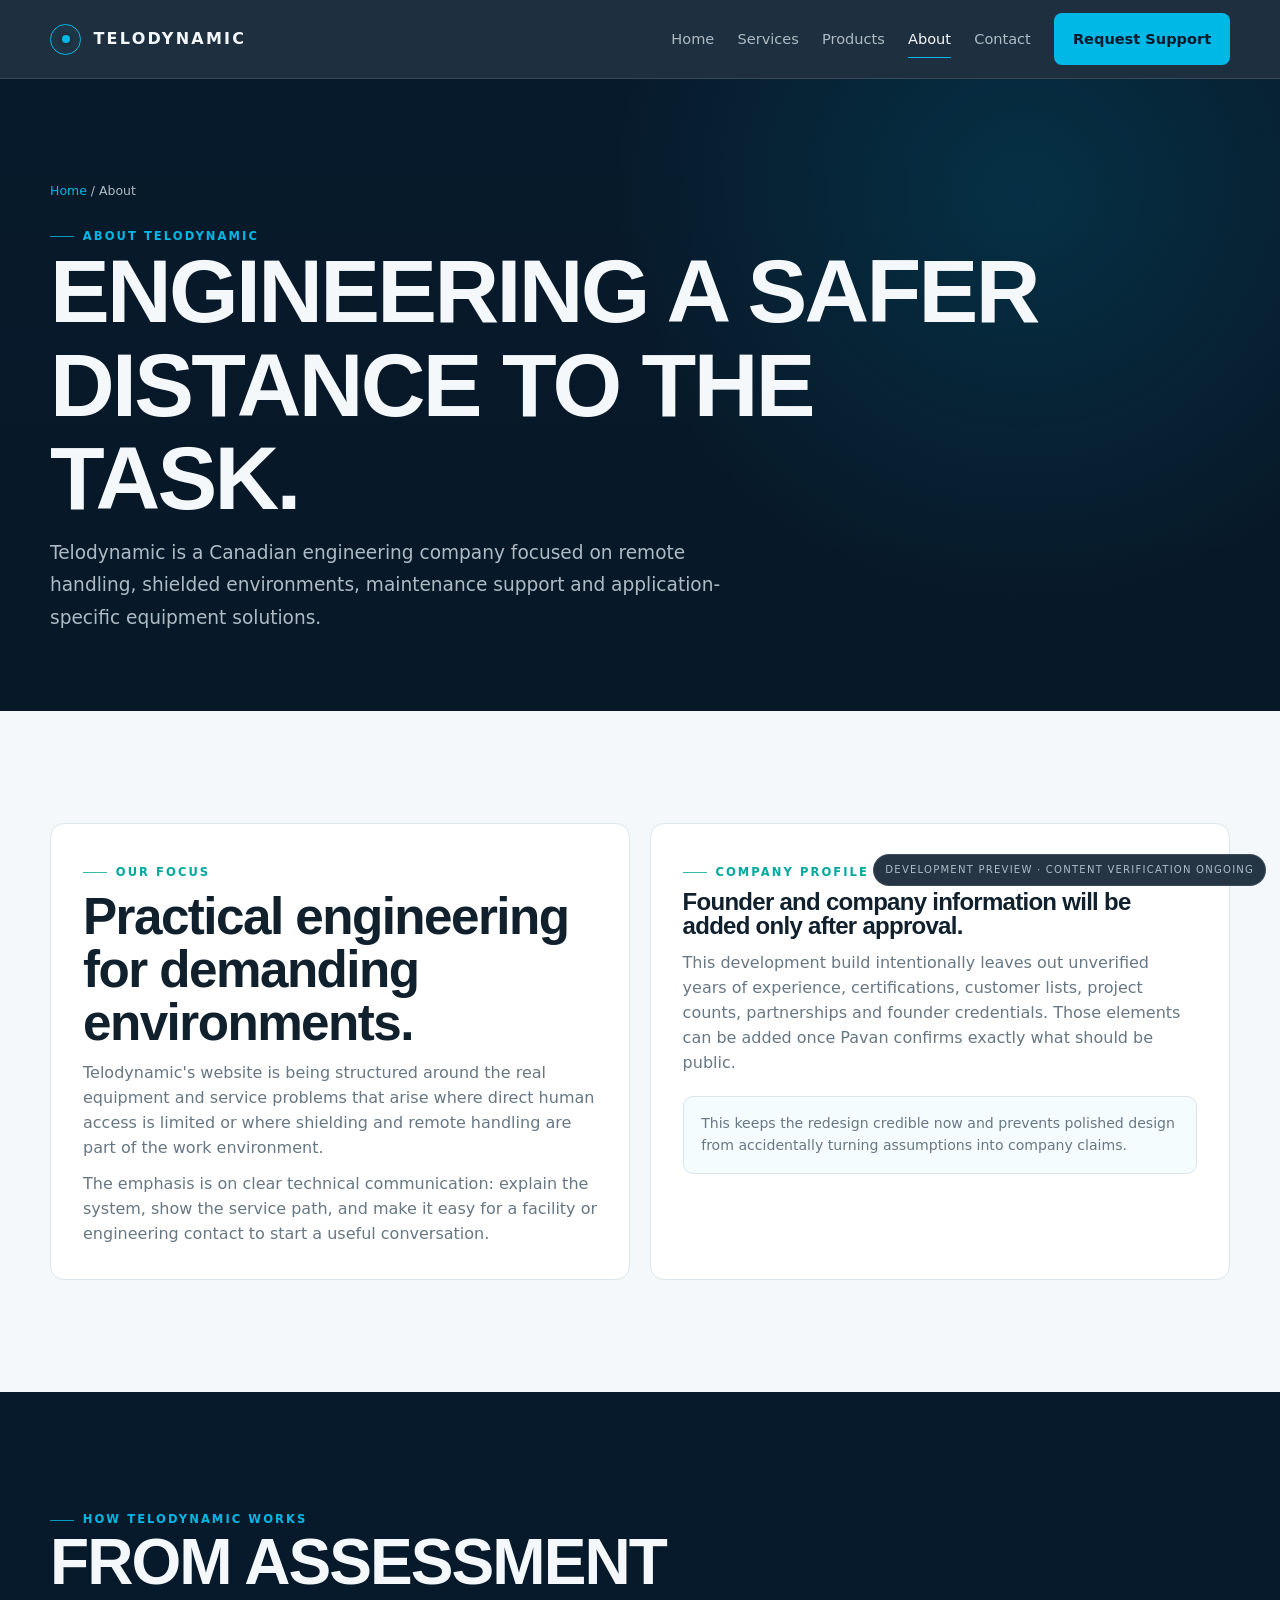
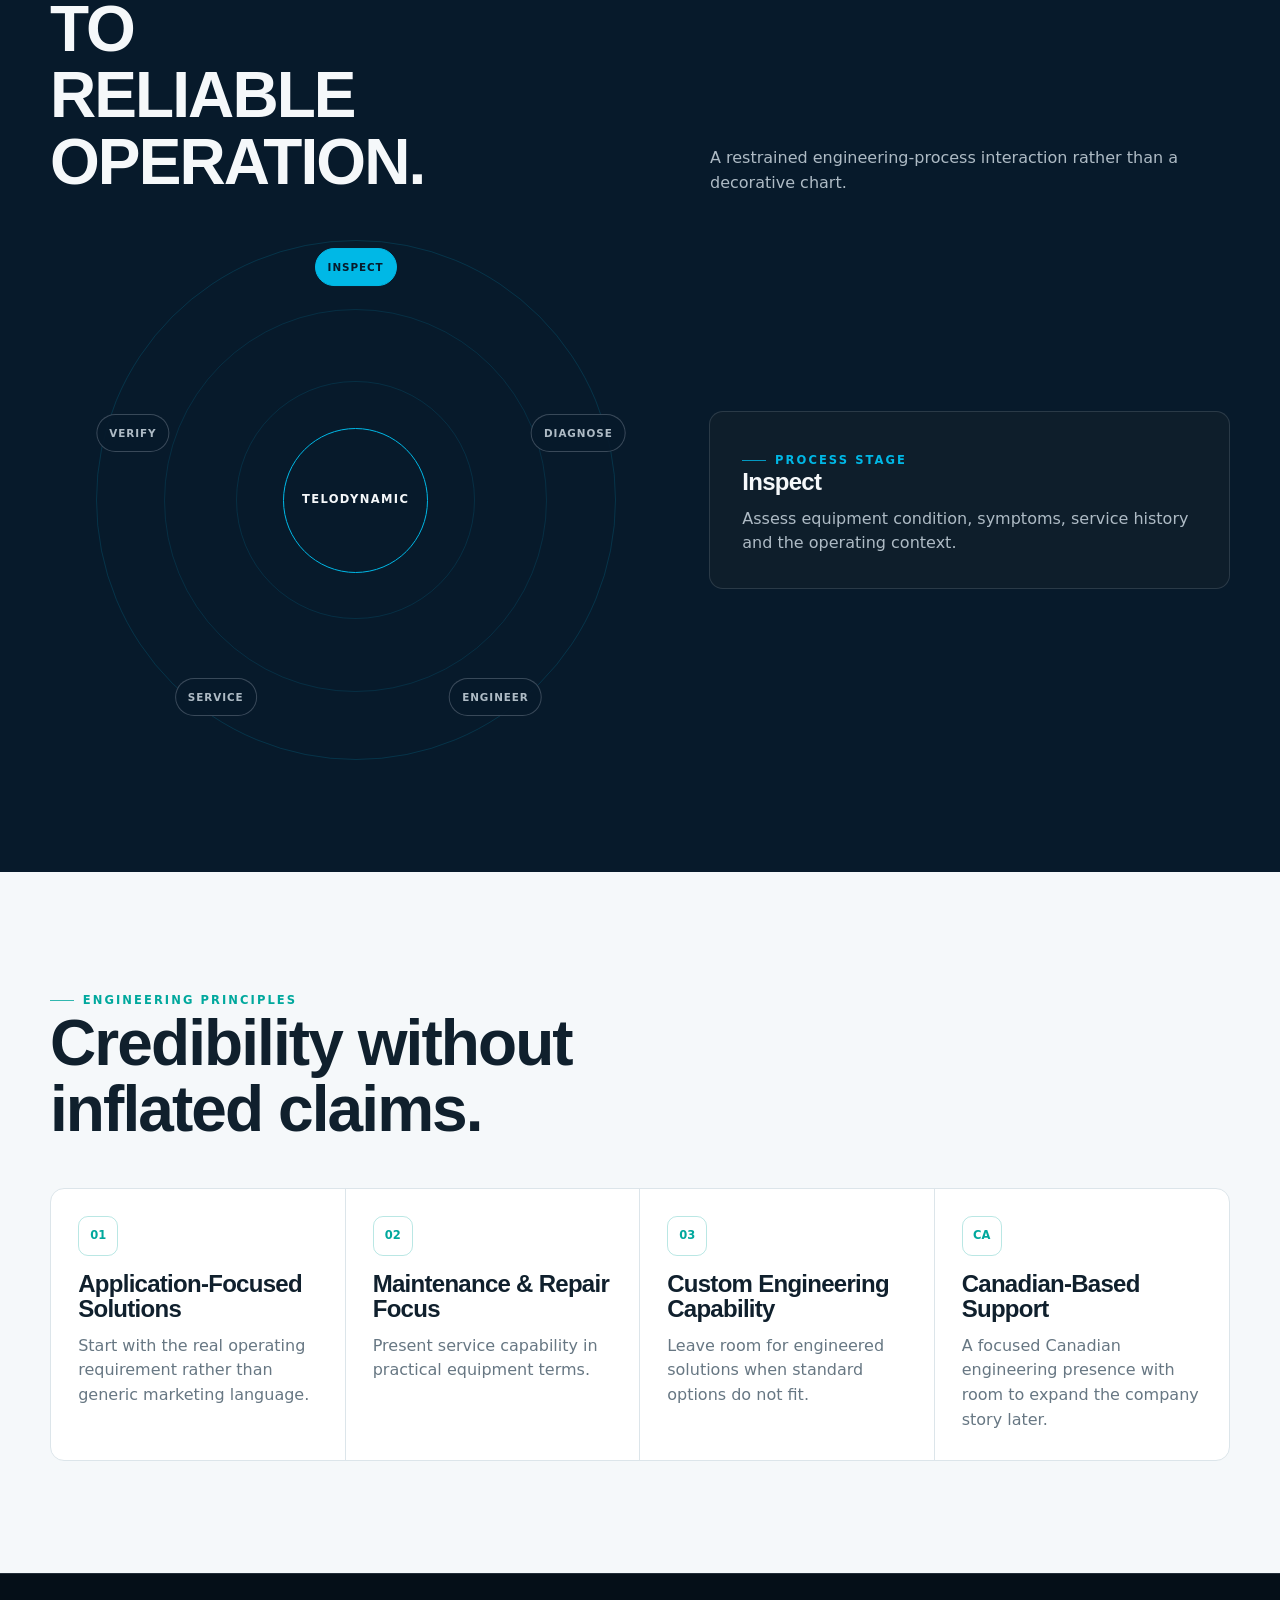
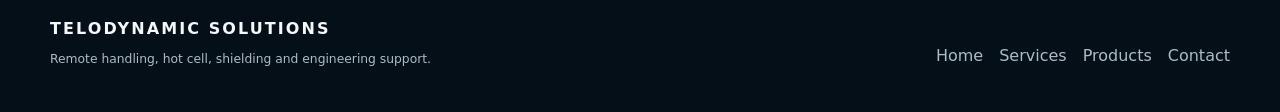
==== about/index.html @ 4fe29cdc "Build Telodynamic V2 multi-page redesign" ====
<!doctype html>
<html lang="en"><head>
<meta charset="utf-8"><meta name="viewport" content="width=device-width,initial-scale=1">
<title>About | Telodynamic Solutions</title>
<meta name="description" content="Learn about Telodynamic's engineering approach to remote handling, shielded environments, maintenance support and application-specific equipment solutions.">
<link rel="canonical" href="https://telodynamic.com/about/"><meta property="og:title" content="About | Telodynamic Solutions"><meta property="og:description" content="A Canadian engineering company focused on equipment that creates safe distance between people and radiation."><meta property="og:type" content="website"><meta property="og:url" content="https://telodynamic.com/about/"><meta name="theme-color" content="#071A2B">
<link rel="icon" href="../assets/img/favicon.svg" type="image/svg+xml"><link rel="stylesheet" href="../assets/css/styles.css">
</head><body data-page="about">
<a class="skip-link" href="#main">Skip to content</a>
<header class="site-header"><div class="container nav"><a class="brand" href="../"><span class="brand-mark" aria-hidden="true"></span><span>TELODYNAMIC</span></a><button class="nav-toggle" aria-expanded="false" aria-label="Toggle navigation">☰</button><nav class="nav-links" aria-label="Primary"><a data-nav="home" href="../">Home</a><a data-nav="services" href="../services/">Services</a><a data-nav="products" href="../products/">Products</a><a data-nav="about" href="./">About</a><a data-nav="contact" href="../contact/">Contact</a><a class="btn btn-primary" href="../contact/">Request Support</a></nav></div></header>
<main id="main">
<section class="page-hero"><div class="container"><div class="breadcrumb"><a href="../">Home</a> / About</div><span class="eyebrow">About Telodynamic</span><h1>ENGINEERING A SAFER<br>DISTANCE TO THE TASK.</h1><p class="lead">Telodynamic is a Canadian engineering company focused on remote handling, shielded environments, maintenance support and application-specific equipment solutions.</p></div></section>

<section class="section"><div class="container">
<div class="about-grid">
<div class="about-panel reveal"><span class="eyebrow">Our focus</span><h2 style="font-size:clamp(2rem,4vw,3.4rem);margin-top:.5rem">Practical engineering for demanding environments.</h2><p class="muted">Telodynamic's website is being structured around the real equipment and service problems that arise where direct human access is limited or where shielding and remote handling are part of the work environment.</p><p class="muted">The emphasis is on clear technical communication: explain the system, show the service path, and make it easy for a facility or engineering contact to start a useful conversation.</p></div>
<div class="about-panel reveal"><span class="eyebrow">Company profile</span><h3 style="margin-top:.5rem">Founder and company information will be added only after approval.</h3><p class="muted">This development build intentionally leaves out unverified years of experience, certifications, customer lists, project counts, partnerships and founder credentials. Those elements can be added once Pavan confirms exactly what should be public.</p><div class="notice" style="margin-top:1.3rem">This keeps the redesign credible now and prevents polished design from accidentally turning assumptions into company claims.</div></div>
</div>
</div></section>

<section class="section dark"><div class="container">
<div class="section-head reveal"><div class="copy"><span class="eyebrow">How Telodynamic Works</span><h2>FROM ASSESSMENT TO<br>RELIABLE OPERATION.</h2></div><p style="color:var(--steel)">A restrained engineering-process interaction rather than a decorative chart.</p></div>
<div class="process-layout reveal">
<div class="radial" aria-label="Telodynamic engineering process">
<div class="radial-center">TELODYNAMIC</div>
<button class="stage active" data-stage="inspect" aria-pressed="true">INSPECT</button><button class="stage" data-stage="diagnose" aria-pressed="false">DIAGNOSE</button><button class="stage" data-stage="engineer" aria-pressed="false">ENGINEER</button><button class="stage" data-stage="service" aria-pressed="false">SERVICE</button><button class="stage" data-stage="verify" aria-pressed="false">VERIFY</button>
</div>
<div class="process-copy" id="process-detail" aria-live="polite"><span class="eyebrow">Process stage</span><h3>Inspect</h3><p>Assess equipment condition, symptoms, service history and the operating context.</p></div>
</div>
</div></section>

<section class="section"><div class="container">
<div class="section-head reveal"><div class="copy"><span class="eyebrow">Engineering Principles</span><h2>Credibility without inflated claims.</h2></div></div>
<div class="trust-grid reveal">
<div class="trust-item"><div class="trust-icon">01</div><h3>Application-Focused Solutions</h3><p class="muted">Start with the real operating requirement rather than generic marketing language.</p></div>
<div class="trust-item"><div class="trust-icon">02</div><h3>Maintenance & Repair Focus</h3><p class="muted">Present service capability in practical equipment terms.</p></div>
<div class="trust-item"><div class="trust-icon">03</div><h3>Custom Engineering Capability</h3><p class="muted">Leave room for engineered solutions when standard options do not fit.</p></div>
<div class="trust-item"><div class="trust-icon">CA</div><h3>Canadian-Based Support</h3><p class="muted">A focused Canadian engineering presence with room to expand the company story later.</p></div>
</div>
</div></section>
</main>
<footer class="footer"><div class="container footer-grid"><div><div class="footer-brand">TELODYNAMIC SOLUTIONS</div><p class="footer-small">Remote handling, hot cell, shielding and engineering support.</p></div><div class="footer-links"><a href="../">Home</a><a href="../services/">Services</a><a href="../products/">Products</a><a href="../contact/">Contact</a></div></div></footer>
<div class="dev-badge">Development preview · content verification ongoing</div><script src="../assets/js/main.js"></script></body></html>
---- assets/css/styles.css ----
:root{
  --navy:#071A2B;--navy-2:#0B2236;--graphite:#17232C;--cyan:#00B8E6;--teal:#00A89D;
  --amber:#FFB547;--white:#F5F8FA;--paper:#FFFFFF;--steel:#AEBBC5;--ink:#10202D;
  --muted:#677783;--line:#DCE5EA;--line-dark:rgba(174,187,197,.18);
  --shadow:0 24px 70px -34px rgba(7,26,43,.38);--radius:14px;--max:1180px;
  --ease:cubic-bezier(.22,1,.36,1)
}
*{box-sizing:border-box}
html{scroll-behavior:smooth;scroll-padding-top:84px}
body{margin:0;background:var(--white);color:var(--ink);font-family:Inter,ui-sans-serif,system-ui,-apple-system,BlinkMacSystemFont,"Segoe UI",sans-serif;line-height:1.55;-webkit-font-smoothing:antialiased}
body.menu-open{overflow:hidden}
img{display:block;max-width:100%}
a{color:inherit}
button,input,select,textarea{font:inherit}
button{cursor:pointer}
::selection{background:var(--cyan);color:var(--navy)}
.skip-link{position:fixed;left:12px;top:-60px;z-index:999;background:var(--cyan);color:var(--navy);padding:.7rem .9rem;border-radius:8px;font-weight:800;text-decoration:none}
.skip-link:focus{top:12px}
.container{width:min(var(--max),calc(100% - 40px));margin-inline:auto}
.eyebrow{display:inline-flex;align-items:center;gap:.55rem;color:var(--teal);font-size:.72rem;font-weight:800;letter-spacing:.18em;text-transform:uppercase}
.eyebrow::before{content:"";width:24px;height:1px;background:currentColor;opacity:.8}
.dark .eyebrow,.page-hero .eyebrow{color:var(--cyan)}
.kicker{color:var(--teal);font-weight:750}
h1,h2,h3,h4{margin:0;font-family:"Arial Narrow",Inter,ui-sans-serif,sans-serif;letter-spacing:-.03em;line-height:1.04}
h1{font-size:clamp(2.75rem,7vw,6.5rem)}
h2{font-size:clamp(2.15rem,5vw,4.6rem)}
h3{font-size:clamp(1.2rem,2vw,1.5rem)}
p{margin:.75rem 0 0}
.lead{font-size:clamp(1rem,1.5vw,1.16rem);line-height:1.75}
.muted{color:var(--muted)}
.dark{background:var(--navy);color:var(--white)}
.sr-only{position:absolute;width:1px;height:1px;padding:0;margin:-1px;overflow:hidden;clip:rect(0,0,0,0);white-space:nowrap;border:0}
.btn{display:inline-flex;align-items:center;justify-content:center;gap:.55rem;min-height:46px;padding:.85rem 1.12rem;border-radius:8px;border:1px solid transparent;text-decoration:none;font-size:.91rem;font-weight:780;transition:transform .28s var(--ease),background .28s,color .28s,border-color .28s}
.btn:hover{transform:translateY(-2px)}
.btn:focus-visible,.nav-toggle:focus-visible,.pill:focus-visible,.marker:focus-visible,.stage:focus-visible,.challenge:focus-visible,.hero-dot:focus-visible{outline:3px solid rgba(0,184,230,.35);outline-offset:3px}
.btn-primary{background:var(--cyan);color:var(--navy)}
.btn-primary:hover{background:var(--teal)}
.btn-ghost{color:var(--white);border-color:rgba(174,187,197,.38);background:rgba(7,26,43,.18)}
.btn-ghost:hover{border-color:var(--cyan);color:var(--cyan)}
.btn-outline{background:var(--paper);border-color:var(--line);color:var(--navy)}
.btn-outline:hover{border-color:var(--cyan)}
.site-header{position:sticky;top:0;z-index:80;background:rgba(7,26,43,.9);backdrop-filter:blur(18px);border-bottom:1px solid var(--line-dark)}
.nav{height:78px;display:flex;align-items:center;justify-content:space-between;gap:24px}
.brand{display:inline-flex;align-items:center;gap:.78rem;color:var(--white);text-decoration:none;font-weight:820;letter-spacing:.14em}
.brand-mark{width:31px;height:31px;border:1px solid var(--cyan);border-radius:50%;position:relative;box-shadow:inset 0 0 0 7px rgba(0,184,230,.04)}
.brand-mark::after{content:"";position:absolute;inset:0;margin:auto;width:8px;height:8px;border-radius:50%;background:var(--cyan)}
.nav-links{display:flex;align-items:center;gap:1.45rem}
.nav-links>a:not(.btn){color:var(--steel);font-size:.91rem;text-decoration:none;position:relative;transition:color .25s}
.nav-links>a:not(.btn)::after{content:"";position:absolute;left:0;right:0;bottom:-8px;height:1px;background:var(--cyan);transform:scaleX(0);transform-origin:right;transition:transform .3s var(--ease)}
.nav-links>a:not(.btn):hover,.nav-links>a.active:not(.btn){color:var(--white)}
.nav-links>a:not(.btn):hover::after,.nav-links>a.active:not(.btn)::after{transform:scaleX(1);transform-origin:left}
.nav-toggle{display:none;width:44px;height:44px;border-radius:8px;border:1px solid rgba(174,187,197,.26);background:transparent;color:var(--white);font-size:1.2rem}
.dev-badge{position:fixed;right:14px;bottom:14px;z-index:50;padding:.46rem .68rem;border:1px solid var(--line-dark);border-radius:999px;background:rgba(7,26,43,.88);backdrop-filter:blur(12px);color:var(--steel);font-size:.63rem;letter-spacing:.12em;text-transform:uppercase}
.hero{position:relative;min-height:calc(100svh - 78px);display:grid;align-items:center;overflow:hidden;background:var(--navy)}
.hero-media,.hero-slide,.hero-overlay,.hero-grid{position:absolute;inset:0}
.hero-slide{background-position:center;background-size:cover;opacity:0;transform:scale(1.04);transition:opacity 1.8s var(--ease),transform 13s linear}
.hero-slide.active{opacity:1;transform:scale(1.13)}
.hero-overlay{background:linear-gradient(90deg,rgba(7,26,43,.96) 0%,rgba(7,26,43,.84) 44%,rgba(7,26,43,.38) 100%),linear-gradient(0deg,rgba(7,26,43,.8) 0%,transparent 62%)}
.hero-grid{background-image:linear-gradient(rgba(255,255,255,.035) 1px,transparent 1px),linear-gradient(90deg,rgba(255,255,255,.035) 1px,transparent 1px);background-size:72px 72px}
.hero-inner{position:relative;z-index:2;padding:7rem 0 5.5rem;max-width:900px}
.hero h1{color:var(--white);max-width:900px}
.hero .accent{color:var(--cyan)}
.hero-copy{max-width:680px;margin-top:1.4rem;color:var(--steel);font-size:clamp(1rem,1.6vw,1.17rem);line-height:1.75}
.actions{display:flex;flex-wrap:wrap;gap:.8rem;margin-top:2rem}
.hero-tags{display:flex;flex-wrap:wrap;gap:.6rem;margin-top:2.4rem}
.hero-tags span{padding:.43rem .62rem;border:1px solid rgba(174,187,197,.2);border-radius:999px;color:var(--steel);font-size:.66rem;font-weight:750;letter-spacing:.11em;text-transform:uppercase}
.hero-controls{position:absolute;left:0;right:0;bottom:26px;z-index:3}
.hero-controls .container{display:flex;align-items:center;justify-content:space-between;gap:1rem}
.hero-dots{display:flex;gap:.55rem}
.hero-dot{width:36px;height:4px;padding:0;border:0;border-radius:999px;background:rgba(174,187,197,.32)}
.hero-dot.active{background:var(--cyan)}
.hero-note{color:var(--steel);font-size:.69rem;letter-spacing:.13em;text-transform:uppercase}
.section{padding:7rem 0}
.section.tight{padding:5.2rem 0}
.section-head{display:flex;align-items:flex-end;justify-content:space-between;gap:2rem;margin-bottom:2.8rem}
.section-head .copy{max-width:650px}
.section-head>p{max-width:520px}
.cards{display:grid;grid-template-columns:repeat(3,1fr);gap:1.25rem}
.card{display:flex;flex-direction:column;min-height:100%;overflow:hidden;border:1px solid var(--line);border-radius:var(--radius);background:var(--paper);box-shadow:0 1px 0 rgba(7,26,43,.02);transition:transform .45s var(--ease),border-color .45s,box-shadow .45s}
.card:hover{transform:translateY(-6px);border-color:rgba(0,184,230,.5);box-shadow:var(--shadow)}
.card-media{position:relative;aspect-ratio:4/3;overflow:hidden;background:linear-gradient(135deg,#d9e3e8,#9fb0bb)}
.card-media::after{content:"";position:absolute;inset:0;background:linear-gradient(0deg,rgba(7,26,43,.3),transparent 60%)}
.card-media img{width:100%;height:100%;object-fit:cover;transition:transform 1.1s var(--ease)}
.card:hover .card-media img{transform:scale(1.055)}
.media-label{position:absolute;z-index:2;left:14px;bottom:12px;padding:.34rem .5rem;border-radius:6px;background:rgba(7,26,43,.72);color:var(--steel);font-size:.59rem;letter-spacing:.11em;text-transform:uppercase;backdrop-filter:blur(6px)}
.card-body{display:flex;flex:1;flex-direction:column;padding:1.45rem}
.card-body p{color:var(--muted);font-size:.94rem}
.text-link{display:inline-flex;align-items:center;gap:.5rem;margin-top:auto;padding-top:1.25rem;color:var(--navy);font-weight:780;text-decoration:none}
.text-link::after{content:"→";color:var(--cyan);transition:transform .25s}
.text-link:hover::after{transform:translateX(4px)}
.trust-grid{display:grid;grid-template-columns:repeat(4,1fr);overflow:hidden;border:1px solid var(--line);border-radius:var(--radius);background:var(--paper)}
.trust-item{padding:1.7rem;border-right:1px solid var(--line)}
.trust-item:last-child{border-right:0}
.trust-icon{display:grid;place-items:center;width:40px;height:40px;margin-bottom:1rem;border:1px solid rgba(0,168,157,.27);border-radius:10px;color:var(--teal);font-size:.72rem;font-weight:850}
.cta-band{position:relative;display:flex;align-items:center;justify-content:space-between;gap:2rem;overflow:hidden;padding:3rem;border-radius:20px;background:linear-gradient(120deg,var(--navy),var(--graphite));color:var(--white)}
.cta-band::after{content:"";position:absolute;right:-100px;top:-120px;width:340px;height:340px;border:1px solid rgba(0,184,230,.18);border-radius:50%}
.cta-band>*{position:relative;z-index:1}
.page-hero{position:relative;overflow:hidden;padding:6.4rem 0 4.8rem;background:var(--navy);color:var(--white)}
.page-hero::after{content:"";position:absolute;inset:0;background:radial-gradient(circle at 80% 18%,rgba(0,184,230,.14),transparent 36%),linear-gradient(0deg,rgba(0,0,0,.08),transparent)}
.page-hero .container{position:relative;z-index:1}
.page-hero h1{max-width:1000px}
.page-hero p{max-width:720px;color:var(--steel)}
.breadcrumb{margin-bottom:1.2rem;color:var(--steel);font-size:.78rem}
.breadcrumb a{color:var(--cyan);text-decoration:none}
.service-tabs,.filters,.challenge-options{display:flex;flex-wrap:wrap;gap:.7rem}
.pill{min-height:42px;padding:.67rem .92rem;border:1px solid var(--line);border-radius:999px;background:var(--paper);color:var(--navy);font-weight:760;transition:.25s}
.pill.active,.pill:hover{border-color:var(--cyan);background:rgba(0,184,230,.08)}
.service-panel{display:none;margin-top:2rem;padding:2rem;border:1px solid var(--line);border-radius:16px;background:var(--paper)}
.service-panel.active{display:grid;grid-template-columns:1.1fr .9fr;gap:2.2rem;align-items:center}
.service-panel ul{padding-left:1.15rem;color:var(--muted)}
.service-panel li+li{margin-top:.45rem}
.tech-visual{position:relative;min-height:330px;overflow:hidden;border:1px solid var(--line);border-radius:14px;background-position:center;background-size:cover}
.tech-visual::after{content:"";position:absolute;inset:0;background:linear-gradient(0deg,rgba(7,26,43,.62),rgba(7,26,43,.05))}
.tech-caption{position:absolute;left:16px;bottom:14px;z-index:1;color:var(--white);font-size:.68rem;font-weight:780;letter-spacing:.12em;text-transform:uppercase}
.hotcell-wrap{display:grid;grid-template-columns:1.5fr .72fr;gap:1.5rem}
.hotcell-image{position:relative;min-height:520px;overflow:hidden;border:1px solid var(--line-dark);border-radius:14px;background-position:center;background-size:cover}
.hotcell-image::after{content:"";position:absolute;inset:0;background:rgba(7,26,43,.16);pointer-events:none}
.marker{position:absolute;z-index:2;display:grid;place-items:center;width:39px;height:39px;transform:translate(-50%,-50%);border:1px solid var(--cyan);border-radius:50%;background:rgba(7,26,43,.9);color:var(--white);font-size:.68rem;font-weight:850;transition:transform .25s,background .25s,color .25s}
.marker:hover,.marker.active{transform:translate(-50%,-50%) scale(1.1);background:var(--cyan);color:var(--navy)}
.marker[data-hotcell="window"]{left:25%;top:37%}.marker[data-hotcell="manipulator"]{left:68%;top:29%}.marker[data-hotcell="shielding"]{left:9%;top:53%}.marker[data-hotcell="air"]{left:51%;top:9%}.marker[data-hotcell="service"]{left:48%;top:78%}
.detail-box{padding:1.8rem;border:1px solid var(--line-dark);border-radius:14px;background:rgba(23,35,44,.5)}
.detail-box p{color:var(--steel)}
.flow{display:grid;grid-template-columns:repeat(9,auto);align-items:center;justify-content:space-between;gap:.65rem;margin-top:2.2rem}
.flow-step{min-width:105px;padding:1rem;border:1px solid var(--line);border-radius:11px;background:var(--paper);text-align:center;font-size:.88rem;font-weight:760}
.flow-arrow{color:var(--cyan);font-size:1.3rem}
.service-mini{display:grid;grid-template-columns:repeat(4,1fr);gap:1rem;margin-top:1.8rem}
.service-mini>div{padding:1.2rem;border:1px solid var(--line);border-radius:11px;background:var(--paper)}
.product-grid{display:grid;grid-template-columns:repeat(3,1fr);gap:1.2rem;margin-top:2rem}
.product.hidden{display:none}
.product .card-media{aspect-ratio:1.2/1}
.product-tag{display:inline-flex;width:max-content;margin-bottom:.8rem;padding:.32rem .5rem;border-radius:999px;background:rgba(0,168,157,.08);color:var(--teal);font-size:.63rem;font-weight:820;letter-spacing:.1em;text-transform:uppercase}
.about-grid{display:grid;grid-template-columns:1fr 1fr;gap:1.2rem}
.about-panel{padding:2rem;border:1px solid var(--line);border-radius:14px;background:var(--paper)}
.process-layout{display:grid;grid-template-columns:1.08fr .92fr;gap:3rem;align-items:center}
.radial{position:relative;width:min(520px,100%);aspect-ratio:1;margin:auto;border:1px solid rgba(0,184,230,.16);border-radius:50%}
.radial::before,.radial::after{content:"";position:absolute;inset:13%;border:1px solid rgba(0,184,230,.13);border-radius:50%}
.radial::after{inset:27%}
.radial-center{position:absolute;inset:36%;display:grid;place-items:center;border:1px solid var(--cyan);border-radius:50%;color:var(--white);font-size:.72rem;font-weight:850;letter-spacing:.12em;text-align:center}
.stage{position:absolute;transform:translate(-50%,-50%);padding:.62rem .75rem;border:1px solid rgba(174,187,197,.3);border-radius:999px;background:rgba(7,26,43,.92);color:var(--steel);font-size:.65rem;font-weight:850;letter-spacing:.09em;transition:.25s}
.stage:hover,.stage.active{border-color:var(--cyan);background:var(--cyan);color:var(--navy)}
.stage[data-stage="inspect"]{left:50%;top:5%}.stage[data-stage="diagnose"]{left:93%;top:37%}.stage[data-stage="engineer"]{left:77%;top:88%}.stage[data-stage="service"]{left:23%;top:88%}.stage[data-stage="verify"]{left:7%;top:37%}
.process-copy{padding:2rem;border:1px solid var(--line-dark);border-radius:14px;background:rgba(23,35,44,.5)}
.process-copy p{color:var(--steel)}
.contact-grid{display:grid;grid-template-columns:.78fr 1.22fr;gap:2rem}
.challenge{flex:1;min-width:180px;padding:1rem;border:1px solid rgba(174,187,197,.26);border-radius:10px;background:rgba(23,35,44,.38);color:var(--steel);text-align:left;transition:.25s}
.challenge:hover,.challenge.active{border-color:var(--cyan);background:rgba(0,184,230,.08);color:var(--white)}
.contact-meta{display:grid;gap:.62rem;margin-top:1.6rem}
.contact-meta a{color:var(--steel);text-decoration:none}
.contact-meta a:hover{color:var(--cyan)}
.form{padding:1.8rem;border:1px solid var(--line-dark);border-radius:15px;background:rgba(23,35,44,.48)}
.form-grid{display:grid;grid-template-columns:1fr 1fr;gap:1rem}
.field{display:flex;flex-direction:column;gap:.45rem}
.field.full{grid-column:1/-1}
.field label{color:var(--steel);font-size:.68rem;font-weight:820;letter-spacing:.12em;text-transform:uppercase}
.field input,.field select,.field textarea{width:100%;padding:.86rem;border:1px solid rgba(174,187,197,.28);border-radius:8px;outline:none;background:rgba(7,26,43,.62);color:var(--white)}
.field input:focus,.field select:focus,.field textarea:focus{border-color:var(--cyan);box-shadow:0 0 0 3px rgba(0,184,230,.1)}
.field textarea{resize:vertical}
.form-note{margin-top:.8rem;color:var(--steel);font-size:.78rem}
.footer{padding:2.7rem 0;border-top:1px solid var(--line-dark);background:#050F18;color:var(--steel)}
.footer-grid{display:grid;grid-template-columns:1.2fr .8fr;gap:2rem;align-items:end}
.footer-brand{color:var(--white);font-weight:800;letter-spacing:.13em}
.footer-links{display:flex;justify-content:flex-end;gap:1rem;flex-wrap:wrap}
.footer-links a{color:var(--steel);text-decoration:none}
.footer-links a:hover{color:var(--cyan)}
.footer-small{margin-top:.5rem;font-size:.77rem}
.reveal{opacity:0;transform:translateY(24px);transition:opacity .8s var(--ease),transform .8s var(--ease)}
.reveal.in{opacity:1;transform:none}
.notice{padding:1rem 1.1rem;border:1px solid var(--line);border-radius:10px;background:rgba(0,184,230,.045);color:var(--muted);font-size:.88rem}
@media(max-width:980px){
  .nav-links{display:none;position:absolute;left:0;right:0;top:78px;flex-direction:column;align-items:stretch;padding:1rem 20px 1.4rem;border-top:1px solid var(--line-dark);background:var(--navy)}
  .nav-links.open{display:flex}.nav-toggle{display:grid;place-items:center}
  .cards,.product-grid{grid-template-columns:1fr 1fr}.trust-grid{grid-template-columns:1fr 1fr}.trust-item:nth-child(2){border-right:0}.trust-item:nth-child(-n+2){border-bottom:1px solid var(--line)}
  .service-panel.active,.hotcell-wrap,.process-layout,.about-grid,.contact-grid{grid-template-columns:1fr}
  .flow{grid-template-columns:1fr;justify-items:stretch}.flow-arrow{transform:rotate(90deg);text-align:center}.service-mini{grid-template-columns:1fr 1fr}
  .footer-grid{grid-template-columns:1fr}.footer-links{justify-content:flex-start}
}
@media(max-width:680px){
  .container{width:min(var(--max),calc(100% - 28px))}.section{padding:5rem 0}.section.tight{padding:4rem 0}.section-head{align-items:flex-start;flex-direction:column}
  .hero{min-height:auto}.hero-inner{padding:6.3rem 0 6.3rem}.hero-note{display:none}
  .cards,.product-grid,.trust-grid,.service-mini,.form-grid{grid-template-columns:1fr}.trust-item{border-right:0;border-bottom:1px solid var(--line)}.trust-item:last-child{border-bottom:0}
  .cta-band{align-items:flex-start;flex-direction:column;padding:2rem}.hotcell-image{min-height:380px}.field.full{grid-column:auto}.radial{transform:scale(.92)}
  .dev-badge{font-size:.57rem;right:8px;bottom:8px}
}
@media(prefers-reduced-motion:reduce){
  html{scroll-behavior:auto}*,*::before,*::after{animation:none!important;transition-duration:.001ms!important}.hero-slide{transform:none!important}.reveal{opacity:1;transform:none}
}
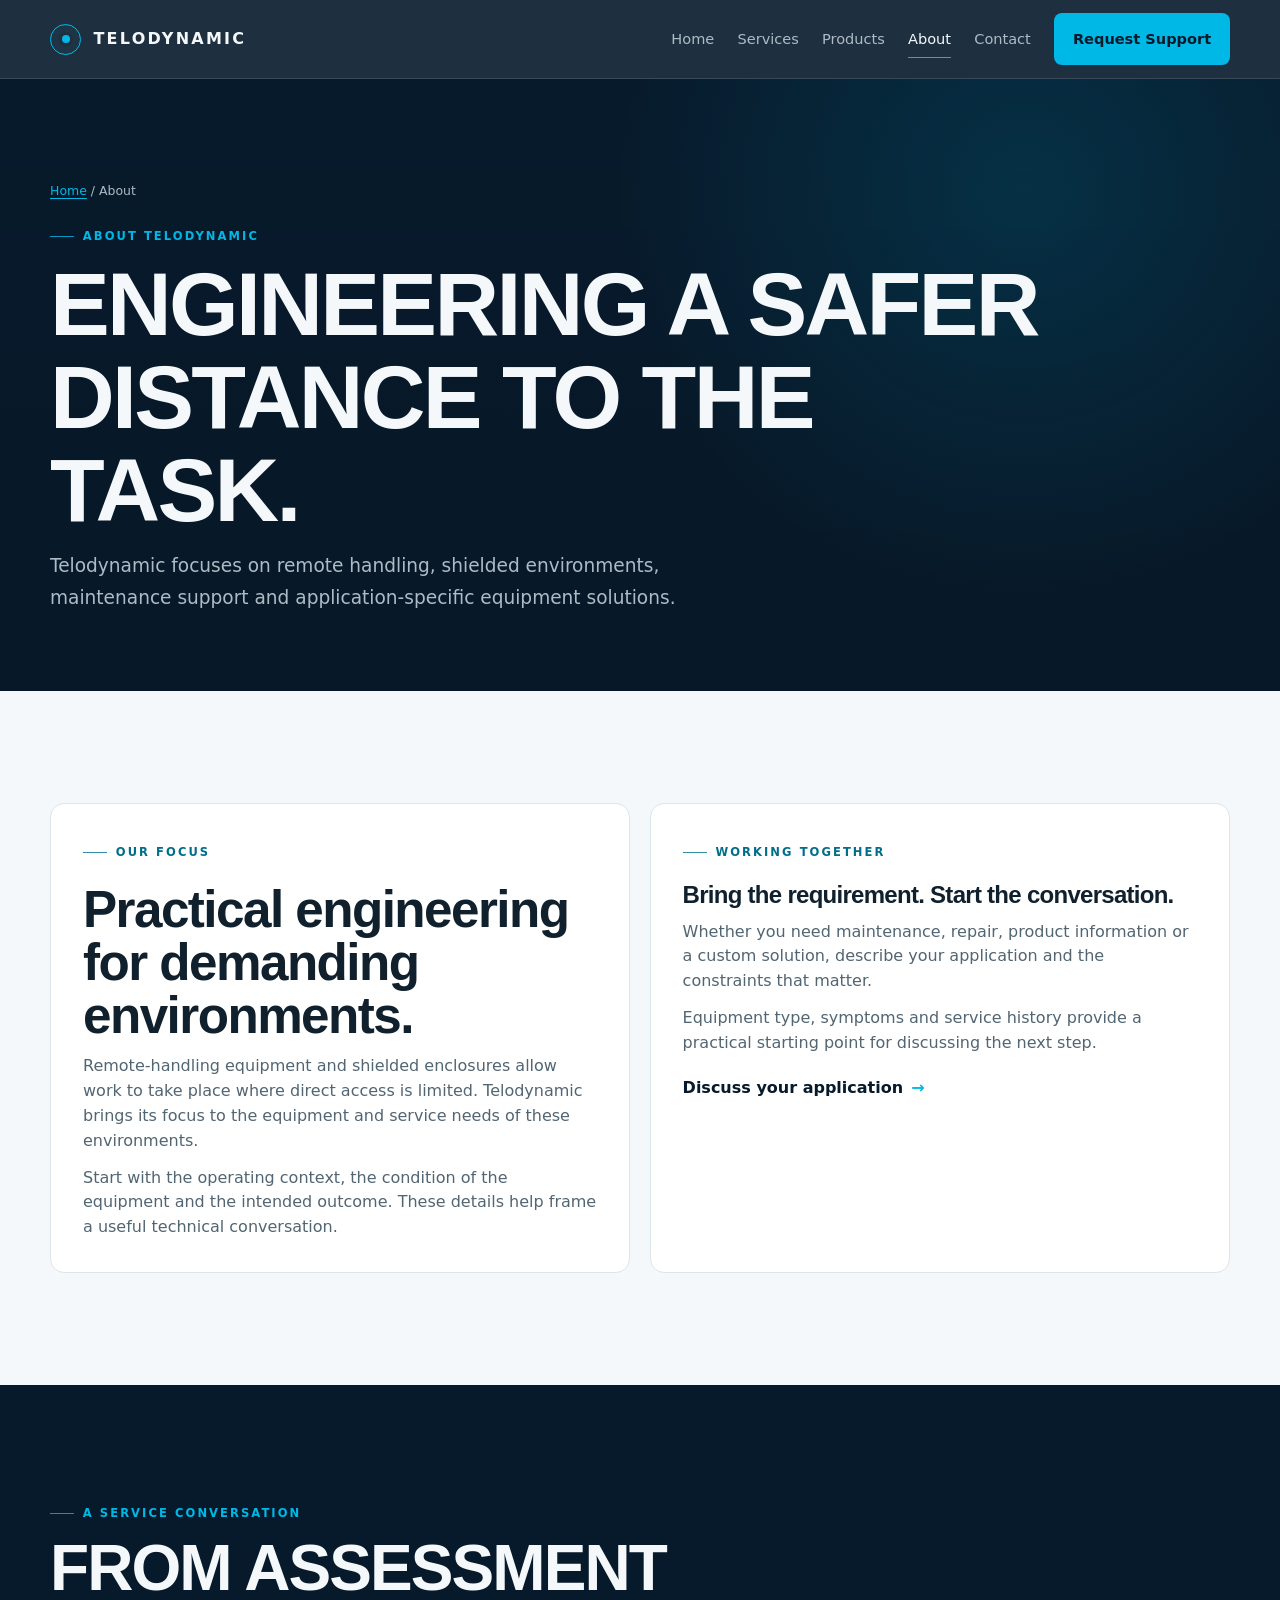
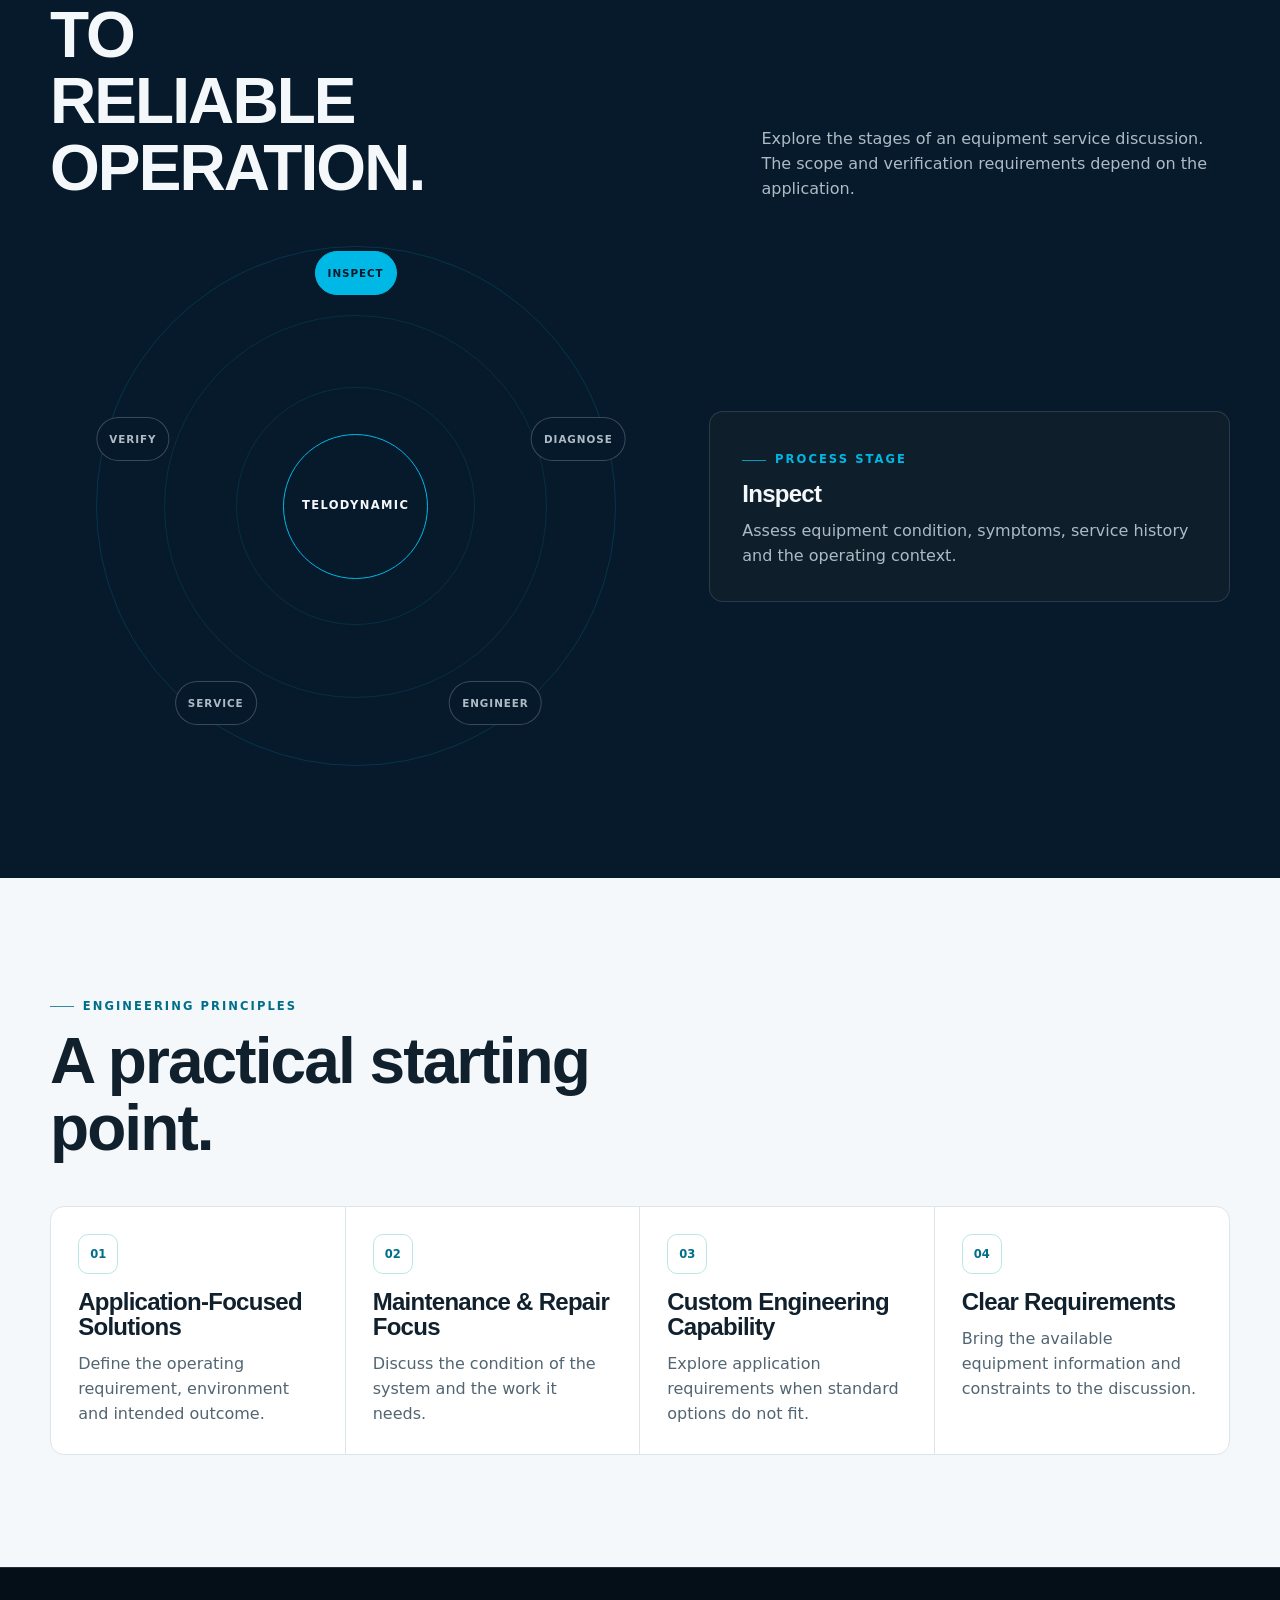
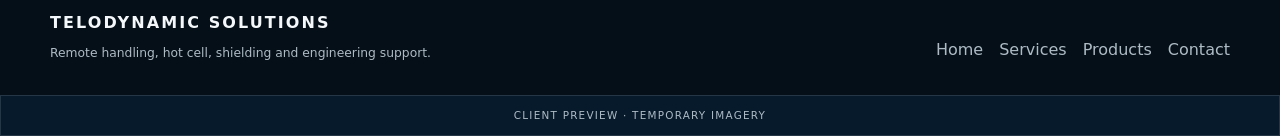
==== commit 8f4fa7ad: "Polish Telodynamic V2 for client review and isolate safe preview" ====
--- a/about/index.html
+++ b/about/index.html
@@ -1,43 +1,42 @@
-<!doctype html>
-<html lang="en"><head>
-<meta charset="utf-8"><meta name="viewport" content="width=device-width,initial-scale=1">
-<title>About | Telodynamic Solutions</title>
-<meta name="description" content="Learn about Telodynamic's engineering approach to remote handling, shielded environments, maintenance support and application-specific equipment solutions.">
-<link rel="canonical" href="https://telodynamic.com/about/"><meta property="og:title" content="About | Telodynamic Solutions"><meta property="og:description" content="A Canadian engineering company focused on equipment that creates safe distance between people and radiation."><meta property="og:type" content="website"><meta property="og:url" content="https://telodynamic.com/about/"><meta name="theme-color" content="#071A2B">
-<link rel="icon" href="../assets/img/favicon.svg" type="image/svg+xml"><link rel="stylesheet" href="../assets/css/styles.css">
-</head><body data-page="about">
-<a class="skip-link" href="#main">Skip to content</a>
-<header class="site-header"><div class="container nav"><a class="brand" href="../"><span class="brand-mark" aria-hidden="true"></span><span>TELODYNAMIC</span></a><button class="nav-toggle" aria-expanded="false" aria-label="Toggle navigation">☰</button><nav class="nav-links" aria-label="Primary"><a data-nav="home" href="../">Home</a><a data-nav="services" href="../services/">Services</a><a data-nav="products" href="../products/">Products</a><a data-nav="about" href="./">About</a><a data-nav="contact" href="../contact/">Contact</a><a class="btn btn-primary" href="../contact/">Request Support</a></nav></div></header>
-<main id="main">
-<section class="page-hero"><div class="container"><div class="breadcrumb"><a href="../">Home</a> / About</div><span class="eyebrow">About Telodynamic</span><h1>ENGINEERING A SAFER<br>DISTANCE TO THE TASK.</h1><p class="lead">Telodynamic is a Canadian engineering company focused on remote handling, shielded environments, maintenance support and application-specific equipment solutions.</p></div></section>
-
-<section class="section"><div class="container">
-<div class="about-grid">
-<div class="about-panel reveal"><span class="eyebrow">Our focus</span><h2 style="font-size:clamp(2rem,4vw,3.4rem);margin-top:.5rem">Practical engineering for demanding environments.</h2><p class="muted">Telodynamic's website is being structured around the real equipment and service problems that arise where direct human access is limited or where shielding and remote handling are part of the work environment.</p><p class="muted">The emphasis is on clear technical communication: explain the system, show the service path, and make it easy for a facility or engineering contact to start a useful conversation.</p></div>
-<div class="about-panel reveal"><span class="eyebrow">Company profile</span><h3 style="margin-top:.5rem">Founder and company information will be added only after approval.</h3><p class="muted">This development build intentionally leaves out unverified years of experience, certifications, customer lists, project counts, partnerships and founder credentials. Those elements can be added once Pavan confirms exactly what should be public.</p><div class="notice" style="margin-top:1.3rem">This keeps the redesign credible now and prevents polished design from accidentally turning assumptions into company claims.</div></div>
-</div>
-</div></section>
-
-<section class="section dark"><div class="container">
-<div class="section-head reveal"><div class="copy"><span class="eyebrow">How Telodynamic Works</span><h2>FROM ASSESSMENT TO<br>RELIABLE OPERATION.</h2></div><p style="color:var(--steel)">A restrained engineering-process interaction rather than a decorative chart.</p></div>
-<div class="process-layout reveal">
-<div class="radial" aria-label="Telodynamic engineering process">
-<div class="radial-center">TELODYNAMIC</div>
-<button class="stage active" data-stage="inspect" aria-pressed="true">INSPECT</button><button class="stage" data-stage="diagnose" aria-pressed="false">DIAGNOSE</button><button class="stage" data-stage="engineer" aria-pressed="false">ENGINEER</button><button class="stage" data-stage="service" aria-pressed="false">SERVICE</button><button class="stage" data-stage="verify" aria-pressed="false">VERIFY</button>
-</div>
-<div class="process-copy" id="process-detail" aria-live="polite"><span class="eyebrow">Process stage</span><h3>Inspect</h3><p>Assess equipment condition, symptoms, service history and the operating context.</p></div>
-</div>
-</div></section>
-
-<section class="section"><div class="container">
-<div class="section-head reveal"><div class="copy"><span class="eyebrow">Engineering Principles</span><h2>Credibility without inflated claims.</h2></div></div>
-<div class="trust-grid reveal">
-<div class="trust-item"><div class="trust-icon">01</div><h3>Application-Focused Solutions</h3><p class="muted">Start with the real operating requirement rather than generic marketing language.</p></div>
-<div class="trust-item"><div class="trust-icon">02</div><h3>Maintenance & Repair Focus</h3><p class="muted">Present service capability in practical equipment terms.</p></div>
-<div class="trust-item"><div class="trust-icon">03</div><h3>Custom Engineering Capability</h3><p class="muted">Leave room for engineered solutions when standard options do not fit.</p></div>
-<div class="trust-item"><div class="trust-icon">CA</div><h3>Canadian-Based Support</h3><p class="muted">A focused Canadian engineering presence with room to expand the company story later.</p></div>
-</div>
-</div></section>
-</main>
-<footer class="footer"><div class="container footer-grid"><div><div class="footer-brand">TELODYNAMIC SOLUTIONS</div><p class="footer-small">Remote handling, hot cell, shielding and engineering support.</p></div><div class="footer-links"><a href="../">Home</a><a href="../services/">Services</a><a href="../products/">Products</a><a href="../contact/">Contact</a></div></div></footer>
-<div class="dev-badge">Development preview · content verification ongoing</div><script src="../assets/js/main.js"></script></body></html>+<!doctype html>
+<html lang="en"><head>
+<meta charset="utf-8"><meta name="viewport" content="width=device-width,initial-scale=1">
+<title>About | Telodynamic Solutions</title>
+<meta name="description" content="Learn about Telodynamic's engineering approach to remote handling, shielded environments, maintenance support and application-specific equipment solutions.">
+<link rel="canonical" href="https://telodynamic.com/about/"><meta property="og:title" content="About | Telodynamic Solutions"><meta property="og:description" content="Engineering support for remote handling, shielded environments and equipment maintenance."><meta property="og:type" content="website"><meta property="og:url" content="https://telodynamic.com/about/"><meta name="theme-color" content="#071A2B">
+<link rel="icon" href="../assets/img/favicon.svg" type="image/svg+xml"><link rel="stylesheet" href="../assets/css/styles.css">
+<meta name="twitter:card" content="summary"><noscript><style>.reveal{opacity:1;transform:none}.service-panel,.service-panel[hidden]{display:grid;margin-top:2rem}.service-tabs,.filters,.challenge-options,.hero-controls{display:none}.nav-links{display:flex;position:static}.nav{height:auto;min-height:78px;flex-wrap:wrap;padding-block:16px}.nav-toggle{display:none}</style></noscript></head><body data-page="about">
+<a class="skip-link" href="#main">Skip to content</a>
+<header class="site-header"><div class="container nav"><a class="brand" href="../"><span class="brand-mark" aria-hidden="true"></span><span>TELODYNAMIC</span></a><button class="nav-toggle" aria-expanded="false" aria-controls="primary-nav" aria-label="Open navigation">☰</button><nav id="primary-nav" class="nav-links" aria-label="Primary"><a data-nav="home" href="../">Home</a><a data-nav="services" href="../services/">Services</a><a data-nav="products" href="../products/">Products</a><a data-nav="about" href="./">About</a><a data-nav="contact" href="../contact/">Contact</a><a class="btn btn-primary" href="../contact/">Request Support</a></nav></div></header>
+<main id="main">
+<section class="page-hero"><div class="container"><div class="breadcrumb"><a href="../">Home</a> / About</div><span class="eyebrow">About Telodynamic</span><h1>ENGINEERING A SAFER<br>DISTANCE TO THE TASK.</h1><p class="lead">Telodynamic focuses on remote handling, shielded environments, maintenance support and application-specific equipment solutions.</p></div></section>
+
+<section class="section"><div class="container">
+<div class="about-grid">
+<div class="about-panel reveal"><span class="eyebrow">Our focus</span><h2 style="font-size:clamp(2rem,4vw,3.4rem);margin-top:.5rem">Practical engineering for demanding environments.</h2><p class="muted">Remote-handling equipment and shielded enclosures allow work to take place where direct access is limited. Telodynamic brings its focus to the equipment and service needs of these environments.</p><p class="muted">Start with the operating context, the condition of the equipment and the intended outcome. These details help frame a useful technical conversation.</p></div>
+<div class="about-panel reveal"><span class="eyebrow">Working together</span><h3 style="margin-top:.5rem">Bring the requirement. Start the conversation.</h3><p class="muted">Whether you need maintenance, repair, product information or a custom solution, describe your application and the constraints that matter.</p><p class="muted">Equipment type, symptoms and service history provide a practical starting point for discussing the next step.</p><a class="text-link" href="../contact/">Discuss your application</a></div>
+</div>
+</div></section>
+
+<section class="section dark"><div class="container">
+<div class="section-head reveal"><div class="copy"><span class="eyebrow">A service conversation</span><h2>FROM ASSESSMENT TO<br>RELIABLE OPERATION.</h2></div><p style="color:var(--steel)">Explore the stages of an equipment service discussion. The scope and verification requirements depend on the application.</p></div>
+<div class="process-layout reveal">
+<div class="radial" role="group" aria-label="Telodynamic engineering process">
+<div class="radial-center">TELODYNAMIC</div>
+<button class="stage active" data-stage="inspect" aria-pressed="true">INSPECT</button><button class="stage" data-stage="diagnose" aria-pressed="false">DIAGNOSE</button><button class="stage" data-stage="engineer" aria-pressed="false">ENGINEER</button><button class="stage" data-stage="service" aria-pressed="false">SERVICE</button><button class="stage" data-stage="verify" aria-pressed="false">VERIFY</button>
+</div>
+<div class="process-copy" id="process-detail" aria-live="polite"><span class="eyebrow">Process stage</span><h3>Inspect</h3><p>Assess equipment condition, symptoms, service history and the operating context.</p></div>
+</div>
+</div></section>
+
+<section class="section"><div class="container">
+<div class="section-head reveal"><div class="copy"><span class="eyebrow">Engineering Principles</span><h2>A practical starting point.</h2></div></div>
+<div class="trust-grid reveal">
+<div class="trust-item"><div class="trust-icon">01</div><h3>Application-Focused Solutions</h3><p class="muted">Define the operating requirement, environment and intended outcome.</p></div>
+<div class="trust-item"><div class="trust-icon">02</div><h3>Maintenance & Repair Focus</h3><p class="muted">Discuss the condition of the system and the work it needs.</p></div>
+<div class="trust-item"><div class="trust-icon">03</div><h3>Custom Engineering Capability</h3><p class="muted">Explore application requirements when standard options do not fit.</p></div>
+<div class="trust-item"><div class="trust-icon">04</div><h3>Clear Requirements</h3><p class="muted">Bring the available equipment information and constraints to the discussion.</p></div>
+</div>
+</div></section>
+</main>
+<footer class="footer"><div class="container footer-grid"><div><div class="footer-brand">TELODYNAMIC SOLUTIONS</div><p class="footer-small">Remote handling, hot cell, shielding and engineering support.</p></div><div class="footer-links"><a href="../">Home</a><a href="../services/">Services</a><a href="../products/">Products</a><a href="../contact/">Contact</a></div></div><div class="dev-badge">Client preview · temporary imagery</div></footer><script src="../assets/js/main.js"></script></body></html>
--- a/assets/css/styles.css
+++ b/assets/css/styles.css
@@ -1,186 +1,211 @@
-:root{
-  --navy:#071A2B;--navy-2:#0B2236;--graphite:#17232C;--cyan:#00B8E6;--teal:#00A89D;
-  --amber:#FFB547;--white:#F5F8FA;--paper:#FFFFFF;--steel:#AEBBC5;--ink:#10202D;
-  --muted:#677783;--line:#DCE5EA;--line-dark:rgba(174,187,197,.18);
-  --shadow:0 24px 70px -34px rgba(7,26,43,.38);--radius:14px;--max:1180px;
-  --ease:cubic-bezier(.22,1,.36,1)
+:root{
+  --navy:#071A2B;--navy-2:#0B2236;--graphite:#17232C;--cyan:#00B8E6;--teal:#00A89D;
+  --amber:#FFB547;--white:#F5F8FA;--paper:#FFFFFF;--steel:#AEBBC5;--ink:#10202D;
+  --muted:#677783;--line:#DCE5EA;--line-dark:rgba(174,187,197,.18);
+  --shadow:0 24px 70px -34px rgba(7,26,43,.38);--radius:14px;--max:1180px;
+  --ease:cubic-bezier(.22,1,.36,1)
+}
+*{box-sizing:border-box}
+html{scroll-behavior:smooth;scroll-padding-top:84px}
+body{margin:0;background:var(--white);color:var(--ink);font-family:Inter,ui-sans-serif,system-ui,-apple-system,BlinkMacSystemFont,"Segoe UI",sans-serif;line-height:1.55;-webkit-font-smoothing:antialiased}
+body.menu-open{overflow:hidden}
+img{display:block;max-width:100%}
+a{color:inherit}
+button,input,select,textarea{font:inherit}
+button{cursor:pointer}
+::selection{background:var(--cyan);color:var(--navy)}
+.skip-link{position:fixed;left:12px;top:-60px;z-index:999;background:var(--cyan);color:var(--navy);padding:.7rem .9rem;border-radius:8px;font-weight:800;text-decoration:none}
+.skip-link:focus{top:12px}
+.container{width:min(var(--max),calc(100% - 40px));margin-inline:auto}
+.eyebrow{display:inline-flex;align-items:center;gap:.55rem;color:var(--teal);font-size:.72rem;font-weight:800;letter-spacing:.18em;text-transform:uppercase}
+.eyebrow::before{content:"";width:24px;height:1px;background:currentColor;opacity:.8}
+.dark .eyebrow,.page-hero .eyebrow{color:var(--cyan)}
+.kicker{color:var(--teal);font-weight:750}
+h1,h2,h3,h4{margin:0;font-family:"Arial Narrow",Inter,ui-sans-serif,sans-serif;letter-spacing:-.03em;line-height:1.04}
+h1{font-size:clamp(2.75rem,7vw,6.5rem)}
+h2{font-size:clamp(2.15rem,5vw,4.6rem)}
+h3{font-size:clamp(1.2rem,2vw,1.5rem)}
+p{margin:.75rem 0 0}
+.lead{font-size:clamp(1rem,1.5vw,1.16rem);line-height:1.75}
+.muted{color:var(--muted)}
+.dark{background:var(--navy);color:var(--white)}
+.sr-only{position:absolute;width:1px;height:1px;padding:0;margin:-1px;overflow:hidden;clip:rect(0,0,0,0);white-space:nowrap;border:0}
+.btn{display:inline-flex;align-items:center;justify-content:center;gap:.55rem;min-height:46px;padding:.85rem 1.12rem;border-radius:8px;border:1px solid transparent;text-decoration:none;font-size:.91rem;font-weight:780;transition:transform .28s var(--ease),background .28s,color .28s,border-color .28s}
+.btn:hover{transform:translateY(-2px)}
+.btn:focus-visible,.nav-toggle:focus-visible,.pill:focus-visible,.marker:focus-visible,.stage:focus-visible,.challenge:focus-visible,.hero-dot:focus-visible{outline:3px solid rgba(0,184,230,.35);outline-offset:3px}
+.btn-primary{background:var(--cyan);color:var(--navy)}
+.btn-primary:hover{background:var(--teal)}
+.btn-ghost{color:var(--white);border-color:rgba(174,187,197,.38);background:rgba(7,26,43,.18)}
+.btn-ghost:hover{border-color:var(--cyan);color:var(--cyan)}
+.btn-outline{background:var(--paper);border-color:var(--line);color:var(--navy)}
+.btn-outline:hover{border-color:var(--cyan)}
+.site-header{position:sticky;top:0;z-index:80;background:rgba(7,26,43,.9);backdrop-filter:blur(18px);border-bottom:1px solid var(--line-dark)}
+.nav{height:78px;display:flex;align-items:center;justify-content:space-between;gap:24px}
+.brand{display:inline-flex;align-items:center;gap:.78rem;color:var(--white);text-decoration:none;font-weight:820;letter-spacing:.14em}
+.brand-mark{width:31px;height:31px;border:1px solid var(--cyan);border-radius:50%;position:relative;box-shadow:inset 0 0 0 7px rgba(0,184,230,.04)}
+.brand-mark::after{content:"";position:absolute;inset:0;margin:auto;width:8px;height:8px;border-radius:50%;background:var(--cyan)}
+.nav-links{display:flex;align-items:center;gap:1.45rem}
+.nav-links>a:not(.btn){color:var(--steel);font-size:.91rem;text-decoration:none;position:relative;transition:color .25s}
+.nav-links>a:not(.btn)::after{content:"";position:absolute;left:0;right:0;bottom:-8px;height:1px;background:var(--cyan);transform:scaleX(0);transform-origin:right;transition:transform .3s var(--ease)}
+.nav-links>a:not(.btn):hover,.nav-links>a.active:not(.btn){color:var(--white)}
+.nav-links>a:not(.btn):hover::after,.nav-links>a.active:not(.btn)::after{transform:scaleX(1);transform-origin:left}
+.nav-toggle{display:none;width:44px;height:44px;border-radius:8px;border:1px solid rgba(174,187,197,.26);background:transparent;color:var(--white);font-size:1.2rem}
+.dev-badge{position:fixed;right:14px;bottom:14px;z-index:50;padding:.46rem .68rem;border:1px solid var(--line-dark);border-radius:999px;background:rgba(7,26,43,.88);backdrop-filter:blur(12px);color:var(--steel);font-size:.63rem;letter-spacing:.12em;text-transform:uppercase}
+.hero{position:relative;min-height:calc(100svh - 78px);display:grid;align-items:center;overflow:hidden;background:var(--navy)}
+.hero-media,.hero-slide,.hero-overlay,.hero-grid{position:absolute;inset:0}
+.hero-slide{background-position:center;background-size:cover;opacity:0;transform:scale(1.04);transition:opacity 1.8s var(--ease),transform 13s linear}
+.hero-slide.active{opacity:1;transform:scale(1.13)}
+.hero-overlay{background:linear-gradient(90deg,rgba(7,26,43,.96) 0%,rgba(7,26,43,.84) 44%,rgba(7,26,43,.38) 100%),linear-gradient(0deg,rgba(7,26,43,.8) 0%,transparent 62%)}
+.hero-grid{background-image:linear-gradient(rgba(255,255,255,.035) 1px,transparent 1px),linear-gradient(90deg,rgba(255,255,255,.035) 1px,transparent 1px);background-size:72px 72px}
+.hero-inner{position:relative;z-index:2;padding:7rem 0 5.5rem;max-width:900px}
+.hero h1{color:var(--white);max-width:900px}
+.hero .accent{color:var(--cyan)}
+.hero-copy{max-width:680px;margin-top:1.4rem;color:var(--steel);font-size:clamp(1rem,1.6vw,1.17rem);line-height:1.75}
+.actions{display:flex;flex-wrap:wrap;gap:.8rem;margin-top:2rem}
+.hero-tags{display:flex;flex-wrap:wrap;gap:.6rem;margin-top:2.4rem}
+.hero-tags span{padding:.43rem .62rem;border:1px solid rgba(174,187,197,.2);border-radius:999px;color:var(--steel);font-size:.66rem;font-weight:750;letter-spacing:.11em;text-transform:uppercase}
+.hero-controls{position:absolute;left:0;right:0;bottom:26px;z-index:3}
+.hero-controls .container{display:flex;align-items:center;justify-content:space-between;gap:1rem}
+.hero-dots{display:flex;gap:.55rem}
+.hero-dot{width:36px;height:4px;padding:0;border:0;border-radius:999px;background:rgba(174,187,197,.32)}
+.hero-dot.active{background:var(--cyan)}
+.hero-note{color:var(--steel);font-size:.69rem;letter-spacing:.13em;text-transform:uppercase}
+.section{padding:7rem 0}
+.section.tight{padding:5.2rem 0}
+.section-head{display:flex;align-items:flex-end;justify-content:space-between;gap:2rem;margin-bottom:2.8rem}
+.section-head .copy{max-width:650px}
+.section-head>p{max-width:520px}
+.cards{display:grid;grid-template-columns:repeat(3,1fr);gap:1.25rem}
+.card{display:flex;flex-direction:column;min-height:100%;overflow:hidden;border:1px solid var(--line);border-radius:var(--radius);background:var(--paper);box-shadow:0 1px 0 rgba(7,26,43,.02);transition:transform .45s var(--ease),border-color .45s,box-shadow .45s}
+.card:hover{transform:translateY(-6px);border-color:rgba(0,184,230,.5);box-shadow:var(--shadow)}
+.card-media{position:relative;aspect-ratio:4/3;overflow:hidden;background:linear-gradient(135deg,#d9e3e8,#9fb0bb)}
+.card-media::after{content:"";position:absolute;inset:0;background:linear-gradient(0deg,rgba(7,26,43,.3),transparent 60%)}
+.card-media img{width:100%;height:100%;object-fit:cover;transition:transform 1.1s var(--ease)}
+.card:hover .card-media img{transform:scale(1.055)}
+.media-label{position:absolute;z-index:2;left:14px;bottom:12px;padding:.34rem .5rem;border-radius:6px;background:rgba(7,26,43,.72);color:var(--steel);font-size:.59rem;letter-spacing:.11em;text-transform:uppercase;backdrop-filter:blur(6px)}
+.card-body{display:flex;flex:1;flex-direction:column;padding:1.45rem}
+.card-body p{color:var(--muted);font-size:.94rem}
+.text-link{display:inline-flex;align-items:center;gap:.5rem;margin-top:auto;padding-top:1.25rem;color:var(--navy);font-weight:780;text-decoration:none}
+.text-link::after{content:"→";color:var(--cyan);transition:transform .25s}
+.text-link:hover::after{transform:translateX(4px)}
+.trust-grid{display:grid;grid-template-columns:repeat(4,1fr);overflow:hidden;border:1px solid var(--line);border-radius:var(--radius);background:var(--paper)}
+.trust-item{padding:1.7rem;border-right:1px solid var(--line)}
+.trust-item:last-child{border-right:0}
+.trust-icon{display:grid;place-items:center;width:40px;height:40px;margin-bottom:1rem;border:1px solid rgba(0,168,157,.27);border-radius:10px;color:var(--teal);font-size:.72rem;font-weight:850}
+.cta-band{position:relative;display:flex;align-items:center;justify-content:space-between;gap:2rem;overflow:hidden;padding:3rem;border-radius:20px;background:linear-gradient(120deg,var(--navy),var(--graphite));color:var(--white)}
+.cta-band::after{content:"";position:absolute;right:-100px;top:-120px;width:340px;height:340px;border:1px solid rgba(0,184,230,.18);border-radius:50%}
+.cta-band>*{position:relative;z-index:1}
+.page-hero{position:relative;overflow:hidden;padding:6.4rem 0 4.8rem;background:var(--navy);color:var(--white)}
+.page-hero::after{content:"";position:absolute;inset:0;background:radial-gradient(circle at 80% 18%,rgba(0,184,230,.14),transparent 36%),linear-gradient(0deg,rgba(0,0,0,.08),transparent)}
+.page-hero .container{position:relative;z-index:1}
+.page-hero h1{max-width:1000px}
+.page-hero p{max-width:720px;color:var(--steel)}
+.breadcrumb{margin-bottom:1.2rem;color:var(--steel);font-size:.78rem}
+.breadcrumb a{color:var(--cyan);text-decoration:none}
+.service-tabs,.filters,.challenge-options{display:flex;flex-wrap:wrap;gap:.7rem}
+.pill{min-height:42px;padding:.67rem .92rem;border:1px solid var(--line);border-radius:999px;background:var(--paper);color:var(--navy);font-weight:760;transition:.25s}
+.pill.active,.pill:hover{border-color:var(--cyan);background:rgba(0,184,230,.08)}
+.service-panel{display:none;margin-top:2rem;padding:2rem;border:1px solid var(--line);border-radius:16px;background:var(--paper)}
+.service-panel.active{display:grid;grid-template-columns:1.1fr .9fr;gap:2.2rem;align-items:center}
+.service-panel ul{padding-left:1.15rem;color:var(--muted)}
+.service-panel li+li{margin-top:.45rem}
+.tech-visual{position:relative;min-height:330px;overflow:hidden;border:1px solid var(--line);border-radius:14px;background-position:center;background-size:cover}
+.tech-visual::after{content:"";position:absolute;inset:0;background:linear-gradient(0deg,rgba(7,26,43,.62),rgba(7,26,43,.05))}
+.tech-caption{position:absolute;left:16px;bottom:14px;z-index:1;color:var(--white);font-size:.68rem;font-weight:780;letter-spacing:.12em;text-transform:uppercase}
+.hotcell-wrap{display:grid;grid-template-columns:1.5fr .72fr;gap:1.5rem}
+.hotcell-image{position:relative;min-height:520px;overflow:hidden;border:1px solid var(--line-dark);border-radius:14px;background-position:center;background-size:cover}
+.hotcell-image::after{content:"";position:absolute;inset:0;background:rgba(7,26,43,.16);pointer-events:none}
+.marker{position:absolute;z-index:2;display:grid;place-items:center;width:39px;height:39px;transform:translate(-50%,-50%);border:1px solid var(--cyan);border-radius:50%;background:rgba(7,26,43,.9);color:var(--white);font-size:.68rem;font-weight:850;transition:transform .25s,background .25s,color .25s}
+.marker:hover,.marker.active{transform:translate(-50%,-50%) scale(1.1);background:var(--cyan);color:var(--navy)}
+.marker[data-hotcell="window"]{left:25%;top:37%}.marker[data-hotcell="manipulator"]{left:68%;top:29%}.marker[data-hotcell="shielding"]{left:9%;top:53%}.marker[data-hotcell="air"]{left:51%;top:9%}.marker[data-hotcell="service"]{left:48%;top:78%}
+.detail-box{padding:1.8rem;border:1px solid var(--line-dark);border-radius:14px;background:rgba(23,35,44,.5)}
+.detail-box p{color:var(--steel)}
+.flow{display:grid;grid-template-columns:repeat(9,auto);align-items:center;justify-content:space-between;gap:.65rem;margin-top:2.2rem}
+.flow-step{min-width:105px;padding:1rem;border:1px solid var(--line);border-radius:11px;background:var(--paper);text-align:center;font-size:.88rem;font-weight:760}
+.flow-arrow{color:var(--cyan);font-size:1.3rem}
+.service-mini{display:grid;grid-template-columns:repeat(4,1fr);gap:1rem;margin-top:1.8rem}
+.service-mini>div{padding:1.2rem;border:1px solid var(--line);border-radius:11px;background:var(--paper)}
+.product-grid{display:grid;grid-template-columns:repeat(3,1fr);gap:1.2rem;margin-top:2rem}
+.product.hidden{display:none}
+.product .card-media{aspect-ratio:1.2/1}
+.product-tag{display:inline-flex;width:max-content;margin-bottom:.8rem;padding:.32rem .5rem;border-radius:999px;background:rgba(0,168,157,.08);color:var(--teal);font-size:.63rem;font-weight:820;letter-spacing:.1em;text-transform:uppercase}
+.about-grid{display:grid;grid-template-columns:1fr 1fr;gap:1.2rem}
+.about-panel{padding:2rem;border:1px solid var(--line);border-radius:14px;background:var(--paper)}
+.process-layout{display:grid;grid-template-columns:1.08fr .92fr;gap:3rem;align-items:center}
+.radial{position:relative;width:min(520px,100%);aspect-ratio:1;margin:auto;border:1px solid rgba(0,184,230,.16);border-radius:50%}
+.radial::before,.radial::after{content:"";position:absolute;inset:13%;border:1px solid rgba(0,184,230,.13);border-radius:50%}
+.radial::after{inset:27%}
+.radial-center{position:absolute;inset:36%;display:grid;place-items:center;border:1px solid var(--cyan);border-radius:50%;color:var(--white);font-size:.72rem;font-weight:850;letter-spacing:.12em;text-align:center}
+.stage{position:absolute;transform:translate(-50%,-50%);padding:.62rem .75rem;border:1px solid rgba(174,187,197,.3);border-radius:999px;background:rgba(7,26,43,.92);color:var(--steel);font-size:.65rem;font-weight:850;letter-spacing:.09em;transition:.25s}
+.stage:hover,.stage.active{border-color:var(--cyan);background:var(--cyan);color:var(--navy)}
+.stage[data-stage="inspect"]{left:50%;top:5%}.stage[data-stage="diagnose"]{left:93%;top:37%}.stage[data-stage="engineer"]{left:77%;top:88%}.stage[data-stage="service"]{left:23%;top:88%}.stage[data-stage="verify"]{left:7%;top:37%}
+.process-copy{padding:2rem;border:1px solid var(--line-dark);border-radius:14px;background:rgba(23,35,44,.5)}
+.process-copy p{color:var(--steel)}
+.contact-grid{display:grid;grid-template-columns:.78fr 1.22fr;gap:2rem}
+.challenge{flex:1;min-width:180px;padding:1rem;border:1px solid rgba(174,187,197,.26);border-radius:10px;background:rgba(23,35,44,.38);color:var(--steel);text-align:left;transition:.25s}
+.challenge:hover,.challenge.active{border-color:var(--cyan);background:rgba(0,184,230,.08);color:var(--white)}
+.contact-meta{display:grid;gap:.62rem;margin-top:1.6rem}
+.contact-meta a{color:var(--steel);text-decoration:none}
+.contact-meta a:hover{color:var(--cyan)}
+.form{padding:1.8rem;border:1px solid var(--line-dark);border-radius:15px;background:rgba(23,35,44,.48)}
+.form-grid{display:grid;grid-template-columns:1fr 1fr;gap:1rem}
+.field{display:flex;flex-direction:column;gap:.45rem}
+.field.full{grid-column:1/-1}
+.field label{color:var(--steel);font-size:.68rem;font-weight:820;letter-spacing:.12em;text-transform:uppercase}
+.field input,.field select,.field textarea{width:100%;padding:.86rem;border:1px solid rgba(174,187,197,.28);border-radius:8px;outline:none;background:rgba(7,26,43,.62);color:var(--white)}
+.field input:focus,.field select:focus,.field textarea:focus{border-color:var(--cyan);box-shadow:0 0 0 3px rgba(0,184,230,.1)}
+.field textarea{resize:vertical}
+.form-note{margin-top:.8rem;color:var(--steel);font-size:.78rem}
+.footer{padding:2.7rem 0;border-top:1px solid var(--line-dark);background:#050F18;color:var(--steel)}
+.footer-grid{display:grid;grid-template-columns:1.2fr .8fr;gap:2rem;align-items:end}
+.footer-brand{color:var(--white);font-weight:800;letter-spacing:.13em}
+.footer-links{display:flex;justify-content:flex-end;gap:1rem;flex-wrap:wrap}
+.footer-links a{color:var(--steel);text-decoration:none}
+.footer-links a:hover{color:var(--cyan)}
+.footer-small{margin-top:.5rem;font-size:.77rem}
+.reveal{opacity:0;transform:translateY(24px);transition:opacity .8s var(--ease),transform .8s var(--ease)}
+.reveal.in{opacity:1;transform:none}
+.notice{padding:1rem 1.1rem;border:1px solid var(--line);border-radius:10px;background:rgba(0,184,230,.045);color:var(--muted);font-size:.88rem}
+@media(max-width:980px){
+  .nav-links{display:none;position:absolute;left:0;right:0;top:78px;flex-direction:column;align-items:stretch;padding:1rem 20px 1.4rem;border-top:1px solid var(--line-dark);background:var(--navy)}
+  .nav-links.open{display:flex}.nav-toggle{display:grid;place-items:center}
+  .cards,.product-grid{grid-template-columns:1fr 1fr}.trust-grid{grid-template-columns:1fr 1fr}.trust-item:nth-child(2){border-right:0}.trust-item:nth-child(-n+2){border-bottom:1px solid var(--line)}
+  .service-panel.active,.hotcell-wrap,.process-layout,.about-grid,.contact-grid{grid-template-columns:1fr}
+  .flow{grid-template-columns:1fr;justify-items:stretch}.flow-arrow{transform:rotate(90deg);text-align:center}.service-mini{grid-template-columns:1fr 1fr}
+  .footer-grid{grid-template-columns:1fr}.footer-links{justify-content:flex-start}
+}
+@media(max-width:680px){
+  .container{width:min(var(--max),calc(100% - 28px))}.section{padding:5rem 0}.section.tight{padding:4rem 0}.section-head{align-items:flex-start;flex-direction:column}
+  .hero{min-height:auto}.hero-inner{padding:6.3rem 0 6.3rem}.hero-note{display:none}
+  .cards,.product-grid,.trust-grid,.service-mini,.form-grid{grid-template-columns:1fr}.trust-item{border-right:0;border-bottom:1px solid var(--line)}.trust-item:last-child{border-bottom:0}
+  .cta-band{align-items:flex-start;flex-direction:column;padding:2rem}.hotcell-image{min-height:380px}.field.full{grid-column:auto}.radial{transform:scale(.92)}
+  .dev-badge{font-size:.57rem;right:8px;bottom:8px}
+}
+@media(prefers-reduced-motion:reduce){
+  html{scroll-behavior:auto}*,*::before,*::after{animation:none!important;transition-duration:.001ms!important}.hero-slide{transform:none!important}.reveal{opacity:1;transform:none}
 }
-*{box-sizing:border-box}
-html{scroll-behavior:smooth;scroll-padding-top:84px}
-body{margin:0;background:var(--white);color:var(--ink);font-family:Inter,ui-sans-serif,system-ui,-apple-system,BlinkMacSystemFont,"Segoe UI",sans-serif;line-height:1.55;-webkit-font-smoothing:antialiased}
-body.menu-open{overflow:hidden}
-img{display:block;max-width:100%}
-a{color:inherit}
-button,input,select,textarea{font:inherit}
-button{cursor:pointer}
-::selection{background:var(--cyan);color:var(--navy)}
-.skip-link{position:fixed;left:12px;top:-60px;z-index:999;background:var(--cyan);color:var(--navy);padding:.7rem .9rem;border-radius:8px;font-weight:800;text-decoration:none}
-.skip-link:focus{top:12px}
-.container{width:min(var(--max),calc(100% - 40px));margin-inline:auto}
-.eyebrow{display:inline-flex;align-items:center;gap:.55rem;color:var(--teal);font-size:.72rem;font-weight:800;letter-spacing:.18em;text-transform:uppercase}
-.eyebrow::before{content:"";width:24px;height:1px;background:currentColor;opacity:.8}
-.dark .eyebrow,.page-hero .eyebrow{color:var(--cyan)}
-.kicker{color:var(--teal);font-weight:750}
-h1,h2,h3,h4{margin:0;font-family:"Arial Narrow",Inter,ui-sans-serif,sans-serif;letter-spacing:-.03em;line-height:1.04}
-h1{font-size:clamp(2.75rem,7vw,6.5rem)}
-h2{font-size:clamp(2.15rem,5vw,4.6rem)}
-h3{font-size:clamp(1.2rem,2vw,1.5rem)}
-p{margin:.75rem 0 0}
-.lead{font-size:clamp(1rem,1.5vw,1.16rem);line-height:1.75}
-.muted{color:var(--muted)}
-.dark{background:var(--navy);color:var(--white)}
-.sr-only{position:absolute;width:1px;height:1px;padding:0;margin:-1px;overflow:hidden;clip:rect(0,0,0,0);white-space:nowrap;border:0}
-.btn{display:inline-flex;align-items:center;justify-content:center;gap:.55rem;min-height:46px;padding:.85rem 1.12rem;border-radius:8px;border:1px solid transparent;text-decoration:none;font-size:.91rem;font-weight:780;transition:transform .28s var(--ease),background .28s,color .28s,border-color .28s}
-.btn:hover{transform:translateY(-2px)}
-.btn:focus-visible,.nav-toggle:focus-visible,.pill:focus-visible,.marker:focus-visible,.stage:focus-visible,.challenge:focus-visible,.hero-dot:focus-visible{outline:3px solid rgba(0,184,230,.35);outline-offset:3px}
-.btn-primary{background:var(--cyan);color:var(--navy)}
-.btn-primary:hover{background:var(--teal)}
-.btn-ghost{color:var(--white);border-color:rgba(174,187,197,.38);background:rgba(7,26,43,.18)}
-.btn-ghost:hover{border-color:var(--cyan);color:var(--cyan)}
-.btn-outline{background:var(--paper);border-color:var(--line);color:var(--navy)}
-.btn-outline:hover{border-color:var(--cyan)}
-.site-header{position:sticky;top:0;z-index:80;background:rgba(7,26,43,.9);backdrop-filter:blur(18px);border-bottom:1px solid var(--line-dark)}
-.nav{height:78px;display:flex;align-items:center;justify-content:space-between;gap:24px}
-.brand{display:inline-flex;align-items:center;gap:.78rem;color:var(--white);text-decoration:none;font-weight:820;letter-spacing:.14em}
-.brand-mark{width:31px;height:31px;border:1px solid var(--cyan);border-radius:50%;position:relative;box-shadow:inset 0 0 0 7px rgba(0,184,230,.04)}
-.brand-mark::after{content:"";position:absolute;inset:0;margin:auto;width:8px;height:8px;border-radius:50%;background:var(--cyan)}
-.nav-links{display:flex;align-items:center;gap:1.45rem}
-.nav-links>a:not(.btn){color:var(--steel);font-size:.91rem;text-decoration:none;position:relative;transition:color .25s}
-.nav-links>a:not(.btn)::after{content:"";position:absolute;left:0;right:0;bottom:-8px;height:1px;background:var(--cyan);transform:scaleX(0);transform-origin:right;transition:transform .3s var(--ease)}
-.nav-links>a:not(.btn):hover,.nav-links>a.active:not(.btn){color:var(--white)}
-.nav-links>a:not(.btn):hover::after,.nav-links>a.active:not(.btn)::after{transform:scaleX(1);transform-origin:left}
-.nav-toggle{display:none;width:44px;height:44px;border-radius:8px;border:1px solid rgba(174,187,197,.26);background:transparent;color:var(--white);font-size:1.2rem}
-.dev-badge{position:fixed;right:14px;bottom:14px;z-index:50;padding:.46rem .68rem;border:1px solid var(--line-dark);border-radius:999px;background:rgba(7,26,43,.88);backdrop-filter:blur(12px);color:var(--steel);font-size:.63rem;letter-spacing:.12em;text-transform:uppercase}
-.hero{position:relative;min-height:calc(100svh - 78px);display:grid;align-items:center;overflow:hidden;background:var(--navy)}
-.hero-media,.hero-slide,.hero-overlay,.hero-grid{position:absolute;inset:0}
-.hero-slide{background-position:center;background-size:cover;opacity:0;transform:scale(1.04);transition:opacity 1.8s var(--ease),transform 13s linear}
-.hero-slide.active{opacity:1;transform:scale(1.13)}
-.hero-overlay{background:linear-gradient(90deg,rgba(7,26,43,.96) 0%,rgba(7,26,43,.84) 44%,rgba(7,26,43,.38) 100%),linear-gradient(0deg,rgba(7,26,43,.8) 0%,transparent 62%)}
-.hero-grid{background-image:linear-gradient(rgba(255,255,255,.035) 1px,transparent 1px),linear-gradient(90deg,rgba(255,255,255,.035) 1px,transparent 1px);background-size:72px 72px}
-.hero-inner{position:relative;z-index:2;padding:7rem 0 5.5rem;max-width:900px}
-.hero h1{color:var(--white);max-width:900px}
-.hero .accent{color:var(--cyan)}
-.hero-copy{max-width:680px;margin-top:1.4rem;color:var(--steel);font-size:clamp(1rem,1.6vw,1.17rem);line-height:1.75}
-.actions{display:flex;flex-wrap:wrap;gap:.8rem;margin-top:2rem}
-.hero-tags{display:flex;flex-wrap:wrap;gap:.6rem;margin-top:2.4rem}
-.hero-tags span{padding:.43rem .62rem;border:1px solid rgba(174,187,197,.2);border-radius:999px;color:var(--steel);font-size:.66rem;font-weight:750;letter-spacing:.11em;text-transform:uppercase}
-.hero-controls{position:absolute;left:0;right:0;bottom:26px;z-index:3}
-.hero-controls .container{display:flex;align-items:center;justify-content:space-between;gap:1rem}
-.hero-dots{display:flex;gap:.55rem}
-.hero-dot{width:36px;height:4px;padding:0;border:0;border-radius:999px;background:rgba(174,187,197,.32)}
-.hero-dot.active{background:var(--cyan)}
-.hero-note{color:var(--steel);font-size:.69rem;letter-spacing:.13em;text-transform:uppercase}
-.section{padding:7rem 0}
-.section.tight{padding:5.2rem 0}
-.section-head{display:flex;align-items:flex-end;justify-content:space-between;gap:2rem;margin-bottom:2.8rem}
-.section-head .copy{max-width:650px}
-.section-head>p{max-width:520px}
-.cards{display:grid;grid-template-columns:repeat(3,1fr);gap:1.25rem}
-.card{display:flex;flex-direction:column;min-height:100%;overflow:hidden;border:1px solid var(--line);border-radius:var(--radius);background:var(--paper);box-shadow:0 1px 0 rgba(7,26,43,.02);transition:transform .45s var(--ease),border-color .45s,box-shadow .45s}
-.card:hover{transform:translateY(-6px);border-color:rgba(0,184,230,.5);box-shadow:var(--shadow)}
-.card-media{position:relative;aspect-ratio:4/3;overflow:hidden;background:linear-gradient(135deg,#d9e3e8,#9fb0bb)}
-.card-media::after{content:"";position:absolute;inset:0;background:linear-gradient(0deg,rgba(7,26,43,.3),transparent 60%)}
-.card-media img{width:100%;height:100%;object-fit:cover;transition:transform 1.1s var(--ease)}
-.card:hover .card-media img{transform:scale(1.055)}
-.media-label{position:absolute;z-index:2;left:14px;bottom:12px;padding:.34rem .5rem;border-radius:6px;background:rgba(7,26,43,.72);color:var(--steel);font-size:.59rem;letter-spacing:.11em;text-transform:uppercase;backdrop-filter:blur(6px)}
-.card-body{display:flex;flex:1;flex-direction:column;padding:1.45rem}
-.card-body p{color:var(--muted);font-size:.94rem}
-.text-link{display:inline-flex;align-items:center;gap:.5rem;margin-top:auto;padding-top:1.25rem;color:var(--navy);font-weight:780;text-decoration:none}
-.text-link::after{content:"→";color:var(--cyan);transition:transform .25s}
-.text-link:hover::after{transform:translateX(4px)}
-.trust-grid{display:grid;grid-template-columns:repeat(4,1fr);overflow:hidden;border:1px solid var(--line);border-radius:var(--radius);background:var(--paper)}
-.trust-item{padding:1.7rem;border-right:1px solid var(--line)}
-.trust-item:last-child{border-right:0}
-.trust-icon{display:grid;place-items:center;width:40px;height:40px;margin-bottom:1rem;border:1px solid rgba(0,168,157,.27);border-radius:10px;color:var(--teal);font-size:.72rem;font-weight:850}
-.cta-band{position:relative;display:flex;align-items:center;justify-content:space-between;gap:2rem;overflow:hidden;padding:3rem;border-radius:20px;background:linear-gradient(120deg,var(--navy),var(--graphite));color:var(--white)}
-.cta-band::after{content:"";position:absolute;right:-100px;top:-120px;width:340px;height:340px;border:1px solid rgba(0,184,230,.18);border-radius:50%}
-.cta-band>*{position:relative;z-index:1}
-.page-hero{position:relative;overflow:hidden;padding:6.4rem 0 4.8rem;background:var(--navy);color:var(--white)}
-.page-hero::after{content:"";position:absolute;inset:0;background:radial-gradient(circle at 80% 18%,rgba(0,184,230,.14),transparent 36%),linear-gradient(0deg,rgba(0,0,0,.08),transparent)}
-.page-hero .container{position:relative;z-index:1}
-.page-hero h1{max-width:1000px}
-.page-hero p{max-width:720px;color:var(--steel)}
-.breadcrumb{margin-bottom:1.2rem;color:var(--steel);font-size:.78rem}
-.breadcrumb a{color:var(--cyan);text-decoration:none}
-.service-tabs,.filters,.challenge-options{display:flex;flex-wrap:wrap;gap:.7rem}
-.pill{min-height:42px;padding:.67rem .92rem;border:1px solid var(--line);border-radius:999px;background:var(--paper);color:var(--navy);font-weight:760;transition:.25s}
-.pill.active,.pill:hover{border-color:var(--cyan);background:rgba(0,184,230,.08)}
-.service-panel{display:none;margin-top:2rem;padding:2rem;border:1px solid var(--line);border-radius:16px;background:var(--paper)}
-.service-panel.active{display:grid;grid-template-columns:1.1fr .9fr;gap:2.2rem;align-items:center}
-.service-panel ul{padding-left:1.15rem;color:var(--muted)}
-.service-panel li+li{margin-top:.45rem}
-.tech-visual{position:relative;min-height:330px;overflow:hidden;border:1px solid var(--line);border-radius:14px;background-position:center;background-size:cover}
-.tech-visual::after{content:"";position:absolute;inset:0;background:linear-gradient(0deg,rgba(7,26,43,.62),rgba(7,26,43,.05))}
-.tech-caption{position:absolute;left:16px;bottom:14px;z-index:1;color:var(--white);font-size:.68rem;font-weight:780;letter-spacing:.12em;text-transform:uppercase}
-.hotcell-wrap{display:grid;grid-template-columns:1.5fr .72fr;gap:1.5rem}
-.hotcell-image{position:relative;min-height:520px;overflow:hidden;border:1px solid var(--line-dark);border-radius:14px;background-position:center;background-size:cover}
-.hotcell-image::after{content:"";position:absolute;inset:0;background:rgba(7,26,43,.16);pointer-events:none}
-.marker{position:absolute;z-index:2;display:grid;place-items:center;width:39px;height:39px;transform:translate(-50%,-50%);border:1px solid var(--cyan);border-radius:50%;background:rgba(7,26,43,.9);color:var(--white);font-size:.68rem;font-weight:850;transition:transform .25s,background .25s,color .25s}
-.marker:hover,.marker.active{transform:translate(-50%,-50%) scale(1.1);background:var(--cyan);color:var(--navy)}
-.marker[data-hotcell="window"]{left:25%;top:37%}.marker[data-hotcell="manipulator"]{left:68%;top:29%}.marker[data-hotcell="shielding"]{left:9%;top:53%}.marker[data-hotcell="air"]{left:51%;top:9%}.marker[data-hotcell="service"]{left:48%;top:78%}
-.detail-box{padding:1.8rem;border:1px solid var(--line-dark);border-radius:14px;background:rgba(23,35,44,.5)}
-.detail-box p{color:var(--steel)}
-.flow{display:grid;grid-template-columns:repeat(9,auto);align-items:center;justify-content:space-between;gap:.65rem;margin-top:2.2rem}
-.flow-step{min-width:105px;padding:1rem;border:1px solid var(--line);border-radius:11px;background:var(--paper);text-align:center;font-size:.88rem;font-weight:760}
-.flow-arrow{color:var(--cyan);font-size:1.3rem}
-.service-mini{display:grid;grid-template-columns:repeat(4,1fr);gap:1rem;margin-top:1.8rem}
-.service-mini>div{padding:1.2rem;border:1px solid var(--line);border-radius:11px;background:var(--paper)}
-.product-grid{display:grid;grid-template-columns:repeat(3,1fr);gap:1.2rem;margin-top:2rem}
-.product.hidden{display:none}
-.product .card-media{aspect-ratio:1.2/1}
-.product-tag{display:inline-flex;width:max-content;margin-bottom:.8rem;padding:.32rem .5rem;border-radius:999px;background:rgba(0,168,157,.08);color:var(--teal);font-size:.63rem;font-weight:820;letter-spacing:.1em;text-transform:uppercase}
-.about-grid{display:grid;grid-template-columns:1fr 1fr;gap:1.2rem}
-.about-panel{padding:2rem;border:1px solid var(--line);border-radius:14px;background:var(--paper)}
-.process-layout{display:grid;grid-template-columns:1.08fr .92fr;gap:3rem;align-items:center}
-.radial{position:relative;width:min(520px,100%);aspect-ratio:1;margin:auto;border:1px solid rgba(0,184,230,.16);border-radius:50%}
-.radial::before,.radial::after{content:"";position:absolute;inset:13%;border:1px solid rgba(0,184,230,.13);border-radius:50%}
-.radial::after{inset:27%}
-.radial-center{position:absolute;inset:36%;display:grid;place-items:center;border:1px solid var(--cyan);border-radius:50%;color:var(--white);font-size:.72rem;font-weight:850;letter-spacing:.12em;text-align:center}
-.stage{position:absolute;transform:translate(-50%,-50%);padding:.62rem .75rem;border:1px solid rgba(174,187,197,.3);border-radius:999px;background:rgba(7,26,43,.92);color:var(--steel);font-size:.65rem;font-weight:850;letter-spacing:.09em;transition:.25s}
-.stage:hover,.stage.active{border-color:var(--cyan);background:var(--cyan);color:var(--navy)}
-.stage[data-stage="inspect"]{left:50%;top:5%}.stage[data-stage="diagnose"]{left:93%;top:37%}.stage[data-stage="engineer"]{left:77%;top:88%}.stage[data-stage="service"]{left:23%;top:88%}.stage[data-stage="verify"]{left:7%;top:37%}
-.process-copy{padding:2rem;border:1px solid var(--line-dark);border-radius:14px;background:rgba(23,35,44,.5)}
-.process-copy p{color:var(--steel)}
-.contact-grid{display:grid;grid-template-columns:.78fr 1.22fr;gap:2rem}
-.challenge{flex:1;min-width:180px;padding:1rem;border:1px solid rgba(174,187,197,.26);border-radius:10px;background:rgba(23,35,44,.38);color:var(--steel);text-align:left;transition:.25s}
-.challenge:hover,.challenge.active{border-color:var(--cyan);background:rgba(0,184,230,.08);color:var(--white)}
-.contact-meta{display:grid;gap:.62rem;margin-top:1.6rem}
-.contact-meta a{color:var(--steel);text-decoration:none}
-.contact-meta a:hover{color:var(--cyan)}
-.form{padding:1.8rem;border:1px solid var(--line-dark);border-radius:15px;background:rgba(23,35,44,.48)}
-.form-grid{display:grid;grid-template-columns:1fr 1fr;gap:1rem}
-.field{display:flex;flex-direction:column;gap:.45rem}
-.field.full{grid-column:1/-1}
-.field label{color:var(--steel);font-size:.68rem;font-weight:820;letter-spacing:.12em;text-transform:uppercase}
-.field input,.field select,.field textarea{width:100%;padding:.86rem;border:1px solid rgba(174,187,197,.28);border-radius:8px;outline:none;background:rgba(7,26,43,.62);color:var(--white)}
-.field input:focus,.field select:focus,.field textarea:focus{border-color:var(--cyan);box-shadow:0 0 0 3px rgba(0,184,230,.1)}
-.field textarea{resize:vertical}
-.form-note{margin-top:.8rem;color:var(--steel);font-size:.78rem}
-.footer{padding:2.7rem 0;border-top:1px solid var(--line-dark);background:#050F18;color:var(--steel)}
-.footer-grid{display:grid;grid-template-columns:1.2fr .8fr;gap:2rem;align-items:end}
-.footer-brand{color:var(--white);font-weight:800;letter-spacing:.13em}
-.footer-links{display:flex;justify-content:flex-end;gap:1rem;flex-wrap:wrap}
-.footer-links a{color:var(--steel);text-decoration:none}
-.footer-links a:hover{color:var(--cyan)}
-.footer-small{margin-top:.5rem;font-size:.77rem}
-.reveal{opacity:0;transform:translateY(24px);transition:opacity .8s var(--ease),transform .8s var(--ease)}
-.reveal.in{opacity:1;transform:none}
-.notice{padding:1rem 1.1rem;border:1px solid var(--line);border-radius:10px;background:rgba(0,184,230,.045);color:var(--muted);font-size:.88rem}
-@media(max-width:980px){
-  .nav-links{display:none;position:absolute;left:0;right:0;top:78px;flex-direction:column;align-items:stretch;padding:1rem 20px 1.4rem;border-top:1px solid var(--line-dark);background:var(--navy)}
-  .nav-links.open{display:flex}.nav-toggle{display:grid;place-items:center}
-  .cards,.product-grid{grid-template-columns:1fr 1fr}.trust-grid{grid-template-columns:1fr 1fr}.trust-item:nth-child(2){border-right:0}.trust-item:nth-child(-n+2){border-bottom:1px solid var(--line)}
-  .service-panel.active,.hotcell-wrap,.process-layout,.about-grid,.contact-grid{grid-template-columns:1fr}
-  .flow{grid-template-columns:1fr;justify-items:stretch}.flow-arrow{transform:rotate(90deg);text-align:center}.service-mini{grid-template-columns:1fr 1fr}
-  .footer-grid{grid-template-columns:1fr}.footer-links{justify-content:flex-start}
-}
-@media(max-width:680px){
-  .container{width:min(var(--max),calc(100% - 28px))}.section{padding:5rem 0}.section.tight{padding:4rem 0}.section-head{align-items:flex-start;flex-direction:column}
-  .hero{min-height:auto}.hero-inner{padding:6.3rem 0 6.3rem}.hero-note{display:none}
-  .cards,.product-grid,.trust-grid,.service-mini,.form-grid{grid-template-columns:1fr}.trust-item{border-right:0;border-bottom:1px solid var(--line)}.trust-item:last-child{border-bottom:0}
-  .cta-band{align-items:flex-start;flex-direction:column;padding:2rem}.hotcell-image{min-height:380px}.field.full{grid-column:auto}.radial{transform:scale(.92)}
-  .dev-badge{font-size:.57rem;right:8px;bottom:8px}
-}
-@media(prefers-reduced-motion:reduce){
-  html{scroll-behavior:auto}*,*::before,*::after{animation:none!important;transition-duration:.001ms!important}.hero-slide{transform:none!important}.reveal{opacity:1;transform:none}
-}+/* Client review refinements */
+:root{--teal:#006e8a;--muted:#526572}
+body{overflow-wrap:break-word}
+:focus-visible{outline:3px solid var(--cyan);outline-offset:4px}
+.eyebrow{margin-bottom:.8rem}.dark .kicker{color:var(--cyan)}
+.cta-band .eyebrow{color:var(--cyan)}
+.hero h1{font-size:clamp(2.55rem,6.7vw,6rem);max-width:1050px}
+.hero-inner{max-width:1180px;padding-top:5.5rem}
+.hero-pause{background:transparent;color:var(--steel);border:1px solid var(--steel);border-radius:6px;padding:.5rem .75rem;min-height:44px;font-size:.75rem}
+.hero-dot{height:44px;background:transparent;position:relative}
+.hero-dot::after{content:'';position:absolute;left:0;right:0;top:20px;height:4px;border-radius:4px;background:var(--steel)}
+.hero-dot.active{background:transparent}.hero-dot.active::after{background:var(--cyan)}
+.hero-dots{margin-right:auto}.hero-controls .container{gap:1rem}
+.hero-note{max-width:260px;letter-spacing:.07em}
+.media-label{color:var(--white);background:var(--navy);font-size:.65rem}
+.pill,.marker,.stage{min-height:44px}.marker{width:44px;height:44px}
+.service-panel[hidden]{display:none}
+.hotcell-image{background-color:var(--navy-2);background-size:100% 100%}
+.hotcell-image::after{display:none}
+.reveal{opacity:1;transform:none}.js-motion .reveal{opacity:0;transform:translateY(24px)}.js-motion .reveal.in{opacity:1;transform:none}
+.dev-badge{position:static;text-align:center;border-radius:0;padding:.7rem;font-size:.65rem;background:var(--navy);color:var(--steel)}
+@media(max-width:680px){.hero-note{display:block;font-size:.6rem;max-width:140px}.hero-controls .container{flex-wrap:wrap;gap:.5rem}.hero-inner{padding:4rem 0 8rem}.brand{font-size:.85rem;gap:.55rem}.nav{gap:12px}.service-panel{padding:1.2rem}.page-hero{padding:4rem 0 3rem}.page-hero h1{font-size:clamp(2.25rem,9vw,3.5rem)}.section{padding:4rem 0}.radial{width:88%}.hotcell-image{min-height:320px}.hero h1{font-size:clamp(2rem,8.3vw,3.5rem)}}
+@media(prefers-reduced-motion:reduce){.js-motion .reveal{opacity:1;transform:none}}
+.breadcrumb a{text-decoration:underline;text-underline-offset:3px}.footer{padding-bottom:0}.footer .dev-badge{margin-top:2rem}@media(min-width:981px){.section-head{display:grid;grid-template-columns:minmax(0,1.45fr) minmax(0,1fr)}.section-head .copy{max-width:750px}}
+.hero .eyebrow{color:var(--cyan)}.hero-overlay{background:linear-gradient(90deg,rgba(7,26,43,.96),rgba(7,26,43,.86) 44%,rgba(7,26,43,.8))}.tech-caption{background:var(--navy);padding:.45rem .6rem;border-radius:4px}.marker{background:var(--navy)}@media(max-width:680px){.hero-overlay{background:rgba(7,26,43,.88)}}
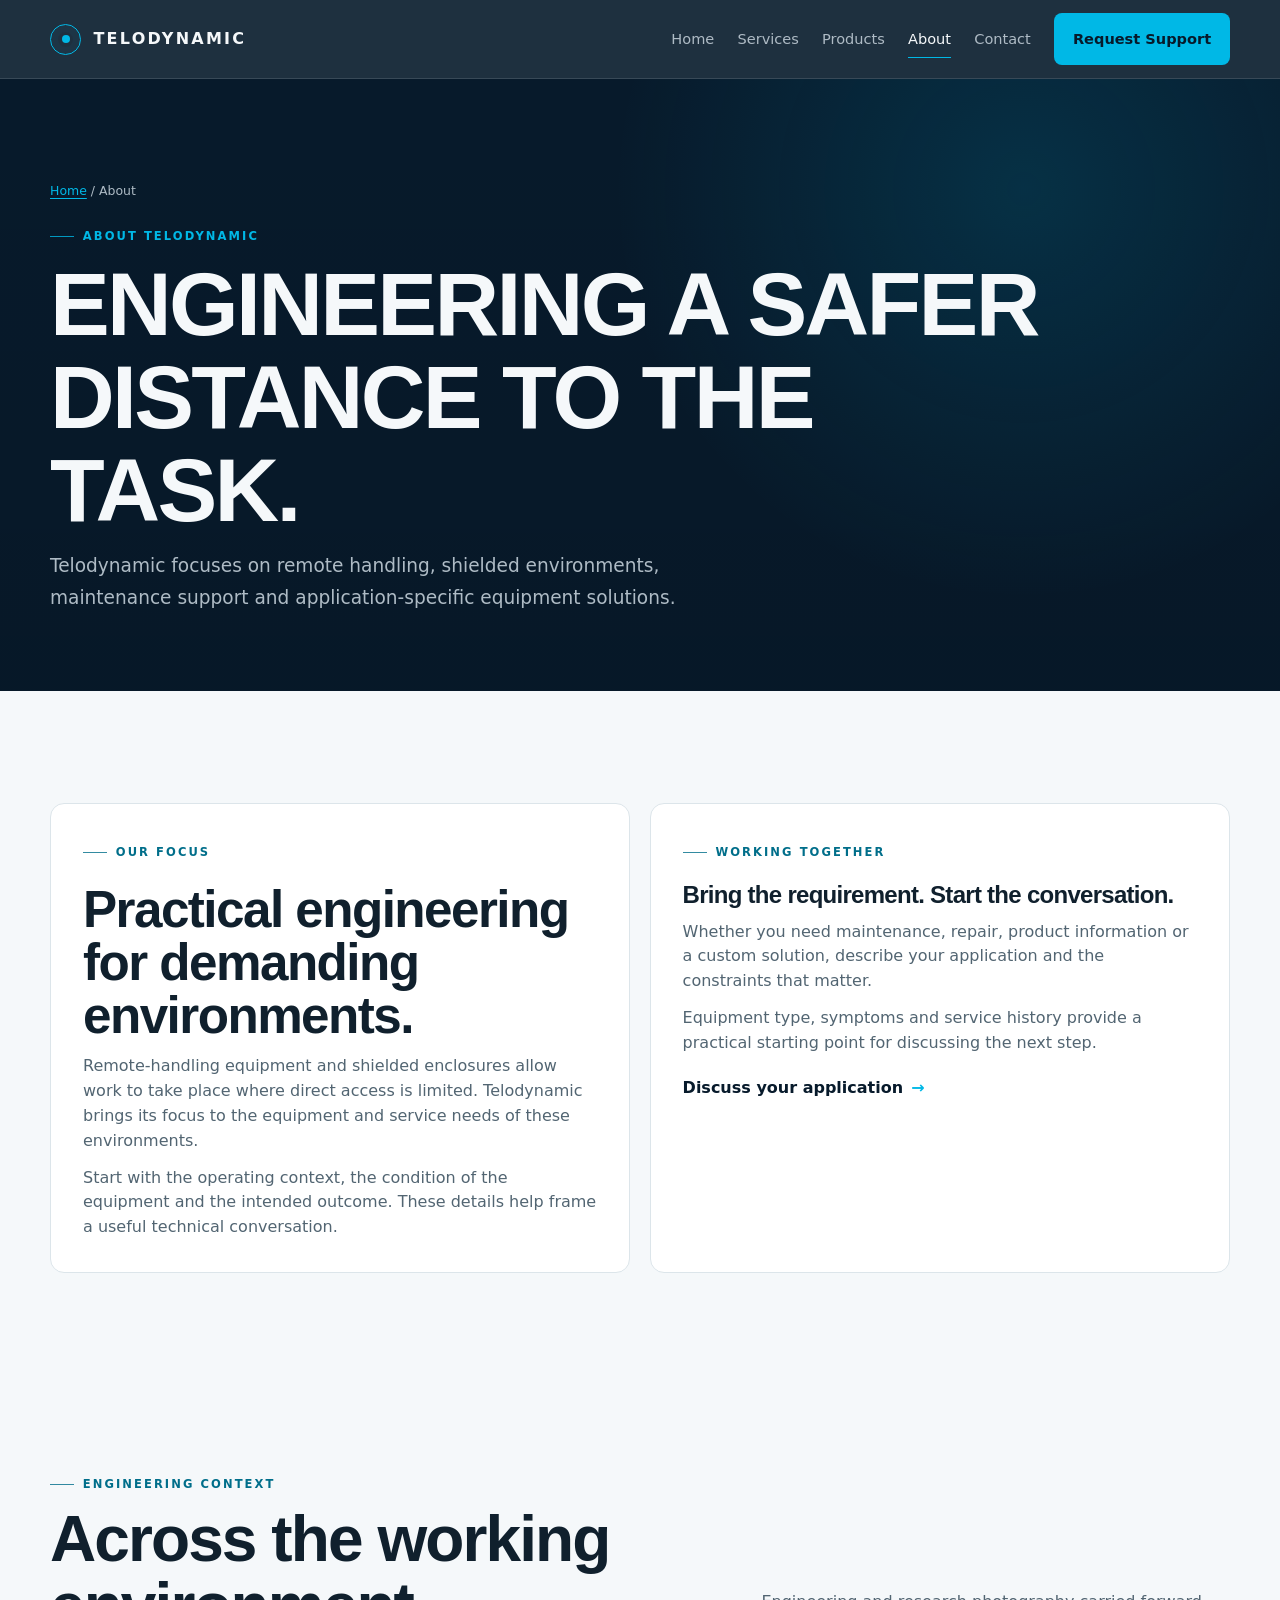
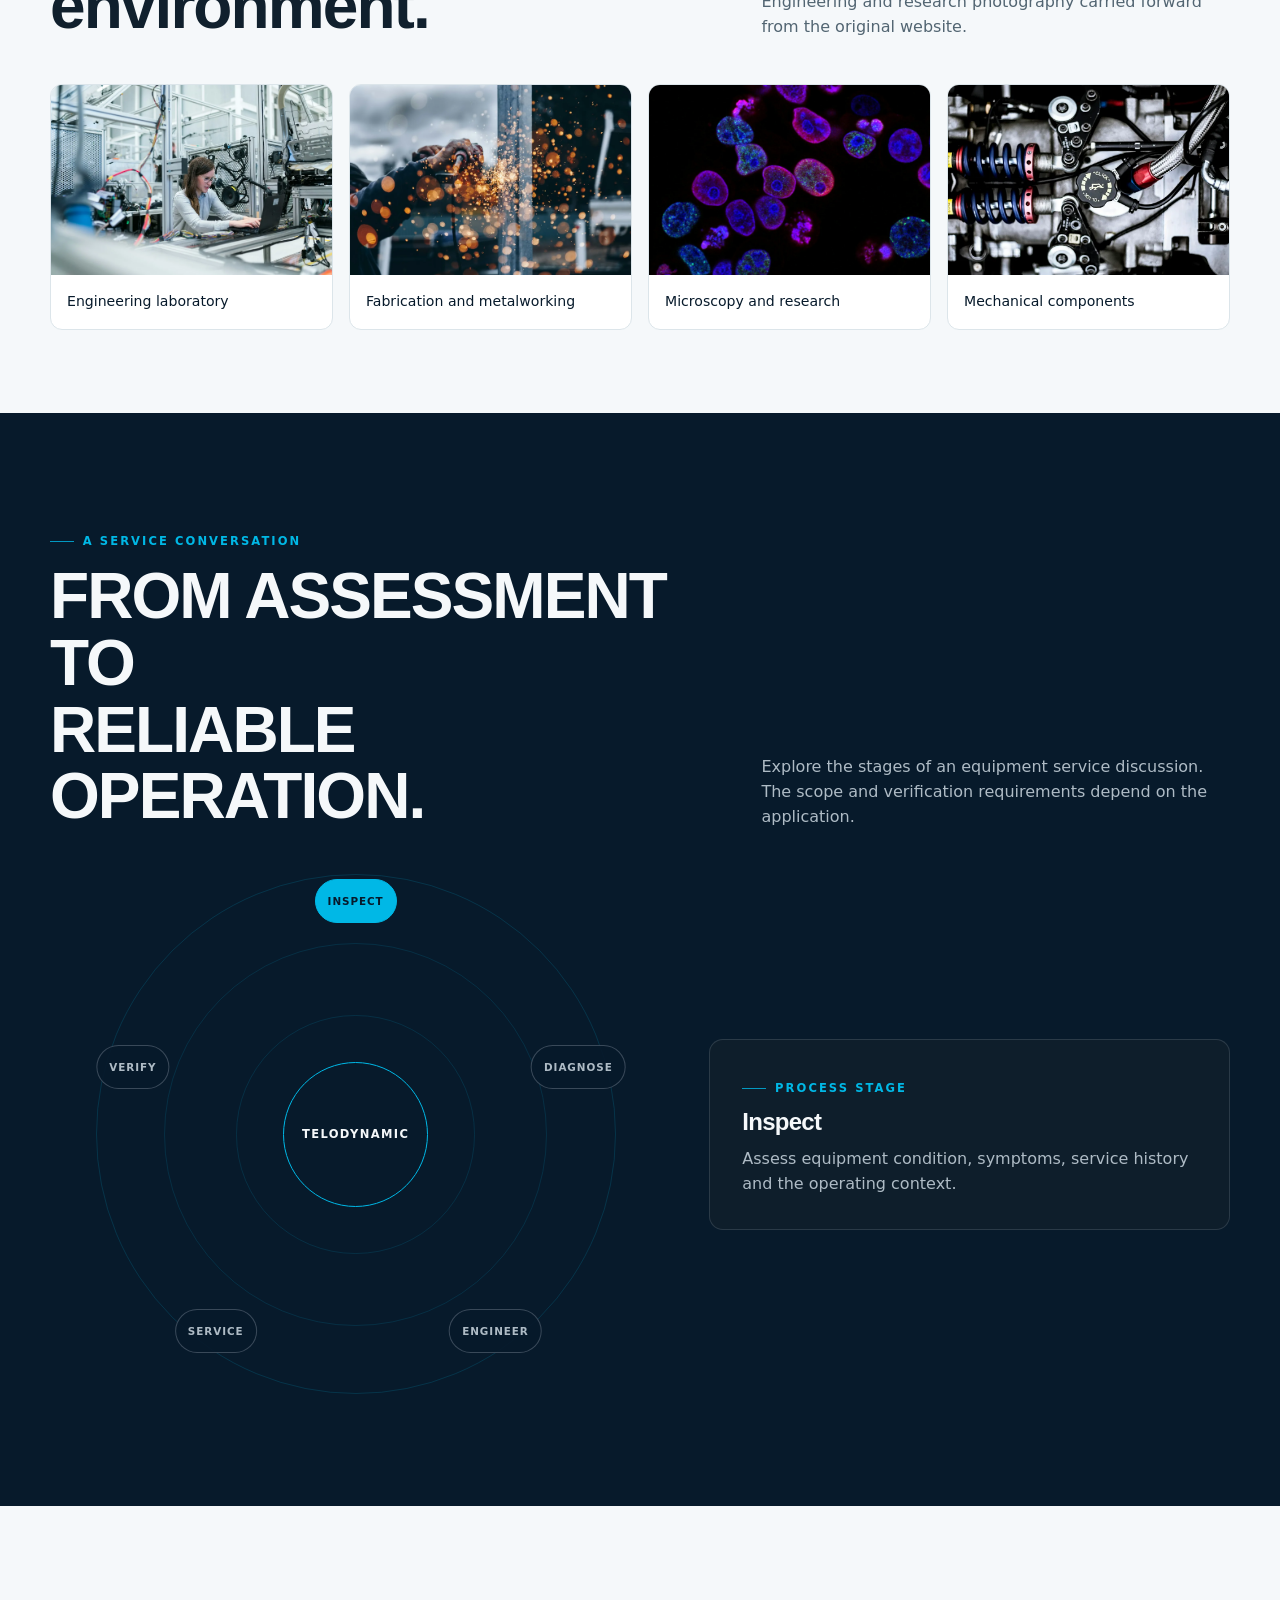
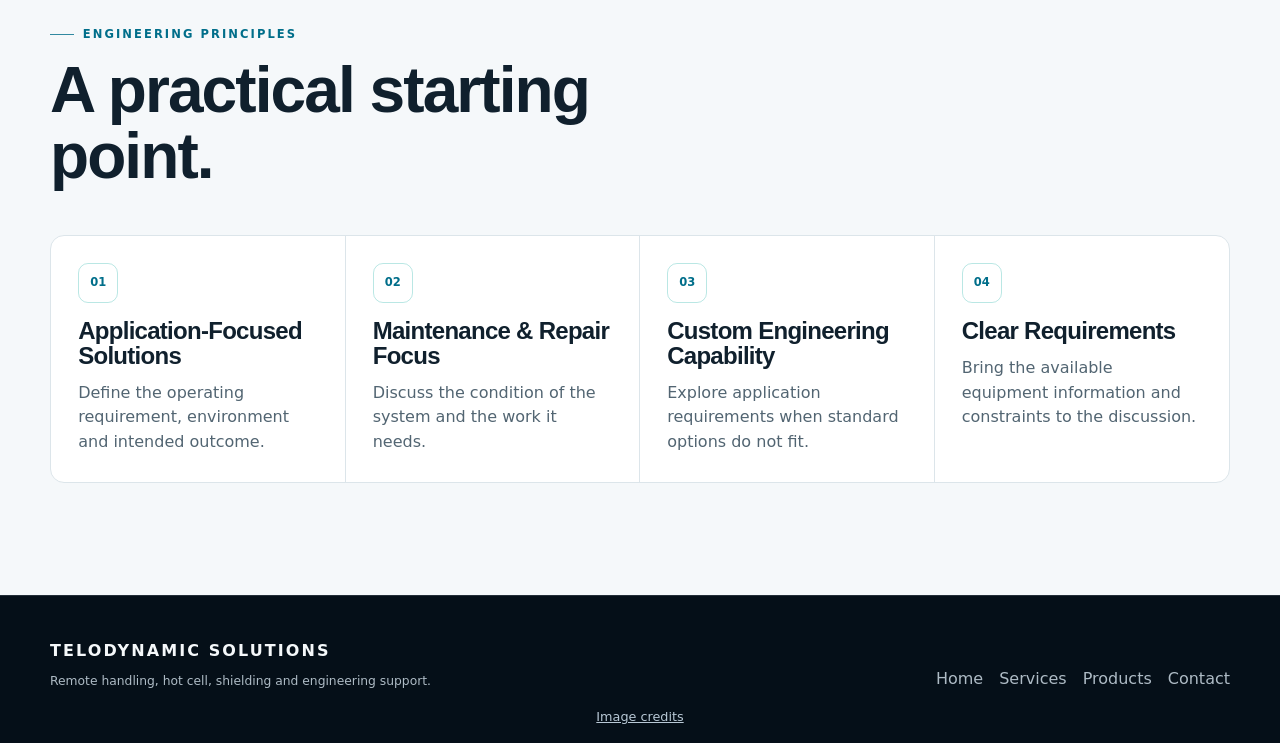
==== commit 1cd5e40a: "Replace placeholder labels with credited real application photography" ====
--- a/about/index.html
+++ b/about/index.html
@@ -18,6 +18,7 @@
 </div>
 </div></section>
 
+<section class="section tight"><div class="container"><div class="section-head"><div class="copy"><span class="eyebrow">Engineering context</span><h2>Across the working environment.</h2></div><p class="muted">Engineering and research photography carried forward from the original website.</p></div><div class="context-gallery"><figure><img src="../assets/img/engineering-lab.webp" loading="lazy" decoding="async" width="1000" height="750" alt="Engineering laboratory"><figcaption>Engineering laboratory</figcaption></figure><figure><img src="../assets/img/fabrication.webp" loading="lazy" decoding="async" width="1000" height="750" alt="Fabrication and metalworking"><figcaption>Fabrication and metalworking</figcaption></figure><figure><img src="../assets/img/research.webp" loading="lazy" decoding="async" width="1000" height="750" alt="Microscopy and research"><figcaption>Microscopy and research</figcaption></figure><figure><img src="../assets/img/instrumentation.webp" loading="lazy" decoding="async" width="1000" height="750" alt="Mechanical components"><figcaption>Mechanical components</figcaption></figure></div></div></section>
 <section class="section dark"><div class="container">
 <div class="section-head reveal"><div class="copy"><span class="eyebrow">A service conversation</span><h2>FROM ASSESSMENT TO<br>RELIABLE OPERATION.</h2></div><p style="color:var(--steel)">Explore the stages of an equipment service discussion. The scope and verification requirements depend on the application.</p></div>
 <div class="process-layout reveal">
@@ -39,4 +40,4 @@
 </div>
 </div></section>
 </main>
-<footer class="footer"><div class="container footer-grid"><div><div class="footer-brand">TELODYNAMIC SOLUTIONS</div><p class="footer-small">Remote handling, hot cell, shielding and engineering support.</p></div><div class="footer-links"><a href="../">Home</a><a href="../services/">Services</a><a href="../products/">Products</a><a href="../contact/">Contact</a></div></div><div class="dev-badge">Client preview · temporary imagery</div></footer><script src="../assets/js/main.js"></script></body></html>+<footer class="footer"><div class="container footer-grid"><div><div class="footer-brand">TELODYNAMIC SOLUTIONS</div><p class="footer-small">Remote handling, hot cell, shielding and engineering support.</p></div><div class="footer-links"><a href="../">Home</a><a href="../services/">Services</a><a href="../products/">Products</a><a href="../contact/">Contact</a></div></div><div class="image-credit-link"><a href="../image-credits/">Image credits</a></div></footer><script src="../assets/js/main.js"></script></body></html>
--- a/assets/css/styles.css
+++ b/assets/css/styles.css
@@ -209,3 +209,6 @@
 @media(prefers-reduced-motion:reduce){.js-motion .reveal{opacity:1;transform:none}}
 .breadcrumb a{text-decoration:underline;text-underline-offset:3px}.footer{padding-bottom:0}.footer .dev-badge{margin-top:2rem}@media(min-width:981px){.section-head{display:grid;grid-template-columns:minmax(0,1.45fr) minmax(0,1fr)}.section-head .copy{max-width:750px}}
 .hero .eyebrow{color:var(--cyan)}.hero-overlay{background:linear-gradient(90deg,rgba(7,26,43,.96),rgba(7,26,43,.86) 44%,rgba(7,26,43,.8))}.tech-caption{background:var(--navy);padding:.45rem .6rem;border-radius:4px}.marker{background:var(--navy)}@media(max-width:680px){.hero-overlay{background:rgba(7,26,43,.88)}}
+
+/* Real application photography */
+.application-visual{margin:0;position:relative;overflow:hidden}.application-visual img{position:absolute;inset:0;width:100%;height:100%;object-fit:cover}.application-visual .tech-caption{z-index:1}.context-gallery{display:grid;grid-template-columns:repeat(4,minmax(0,1fr));gap:1rem}.context-gallery figure{margin:0;overflow:hidden;border:1px solid var(--line);border-radius:12px;background:#fff}.context-gallery img{display:block;width:100%;height:190px;object-fit:cover}.context-gallery figcaption{padding:1rem;color:var(--navy);font-size:.88rem}.image-credit-link{text-align:center;padding:1rem;font-size:.8rem}.image-credit-link a{color:#b8c8d5}.hero-note{color:#e1eaf0;text-decoration:none}.media-label{max-width:calc(100% - 24px);line-height:1.4}.credits-list article{border-bottom:1px solid var(--line);padding:1.5rem 0}.credits-list a{text-decoration:underline}.credits-list p{max-width:75ch}@media(max-width:980px){.context-gallery{grid-template-columns:repeat(2,minmax(0,1fr))}}@media(max-width:480px){.context-gallery{grid-template-columns:1fr}.context-gallery img{height:220px}}
